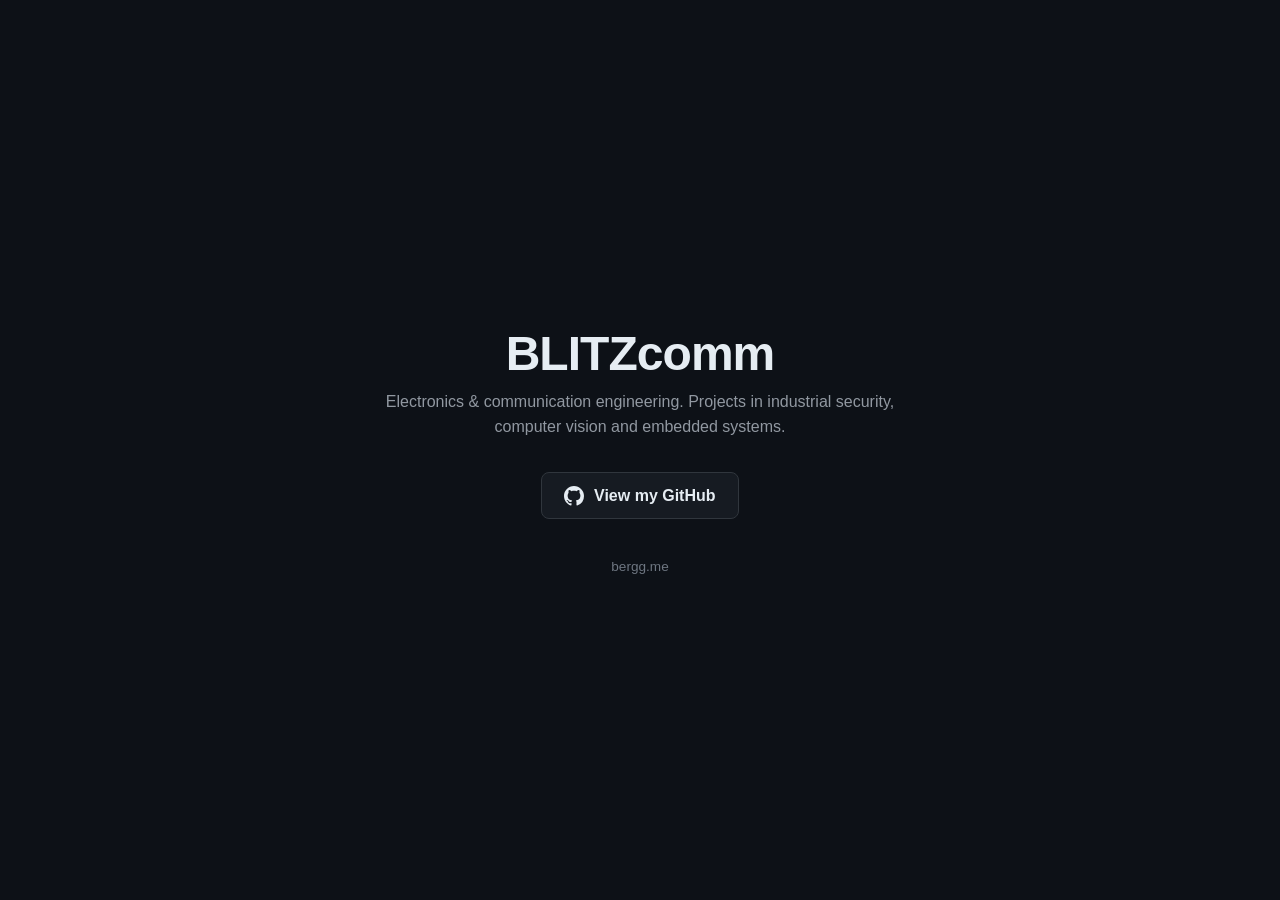
==== index.html @ 38fe708c "Add landing page with GitHub profile link Initial HTML structure for BLITZcomm project with styling " ====
<!DOCTYPE html>
<html lang="en">
<head>
<meta charset="utf-8">
<meta name="viewport" content="width=device-width, initial-scale=1">
<title>BLITZcomm</title>
<style>
:root { color-scheme: dark; }
* { box-sizing: border-box; }
body {
  margin: 0;
  min-height: 100vh;
  display: flex;
  align-items: center;
  justify-content: center;
  background: #0d1117;
  color: #e6edf3;
  font-family: ui-sans-serif, -apple-system, "Segoe UI", Roboto, Helvetica, Arial, sans-serif;
  padding: 24px;
}
main { text-align: center; max-width: 34rem; }
h1 { margin: 0 0 .5rem; font-size: clamp(2rem, 7vw, 3rem); letter-spacing: -0.02em; }
p { margin: 0 0 2rem; color: #9198a1; line-height: 1.6; }
a.btn {
  display: inline-flex;
  align-items: center;
  gap: .6rem;
  padding: .8rem 1.4rem;
  border: 1px solid #30363d;
  border-radius: 8px;
  background: #161b22;
  color: #e6edf3;
  text-decoration: none;
  font-weight: 600;
  transition: border-color .15s ease, background .15s ease;
}
a.btn:hover { border-color: #8b949e; background: #1f242c; }
a.btn svg { width: 20px; height: 20px; fill: currentColor; }
footer { margin-top: 2.5rem; font-size: .85rem; color: #6e7681; }
</style>
</head>
<body>
<main>
<h1>BLITZcomm</h1>
<p>Electronics &amp; communication engineering. Projects in industrial security, computer vision and embedded systems.</p>
<a class="btn" href="https://github.com/anshulec23-cloud">
<svg viewBox="0 0 16 16" aria-hidden="true"><path d="M8 0C3.58 0 0 3.58 0 8c0 3.54 2.29 6.53 5.47 7.59.4.07.55-.17.55-.38 0-.19-.01-.82-.01-1.49-2.01.37-2.53-.49-2.69-.94-.09-.23-.48-.94-.82-1.13-.28-.15-.68-.52-.01-.53.63-.01 1.08.58 1.23.82.72 1.21 1.87.87 2.33.66.07-.52.28-.87.51-1.07-1.78-.2-3.64-.89-3.64-3.95 0-.87.31-1.59.82-2.15-.08-.2-.36-1.02.08-2.12 0 0 .67-.21 2.2.82.64-.18 1.32-.27 2-.27s1.36.09 2 .27c1.53-1.04 2.2-.82 2.2-.82.44 1.1.16 1.92.08 2.12.51.56.82 1.27.82 2.15 0 3.07-1.87 3.75-3.65 3.95.29.25.54.73.54 1.48 0 1.07-.01 1.93-.01 2.2 0 .21.15.46.55.38A8.012 8.012 0 0 0 16 8c0-4.42-3.58-8-8-8Z"/></svg>
View my GitHub
</a>
<footer>bergg.me</footer>
</main>
</body>
</html>
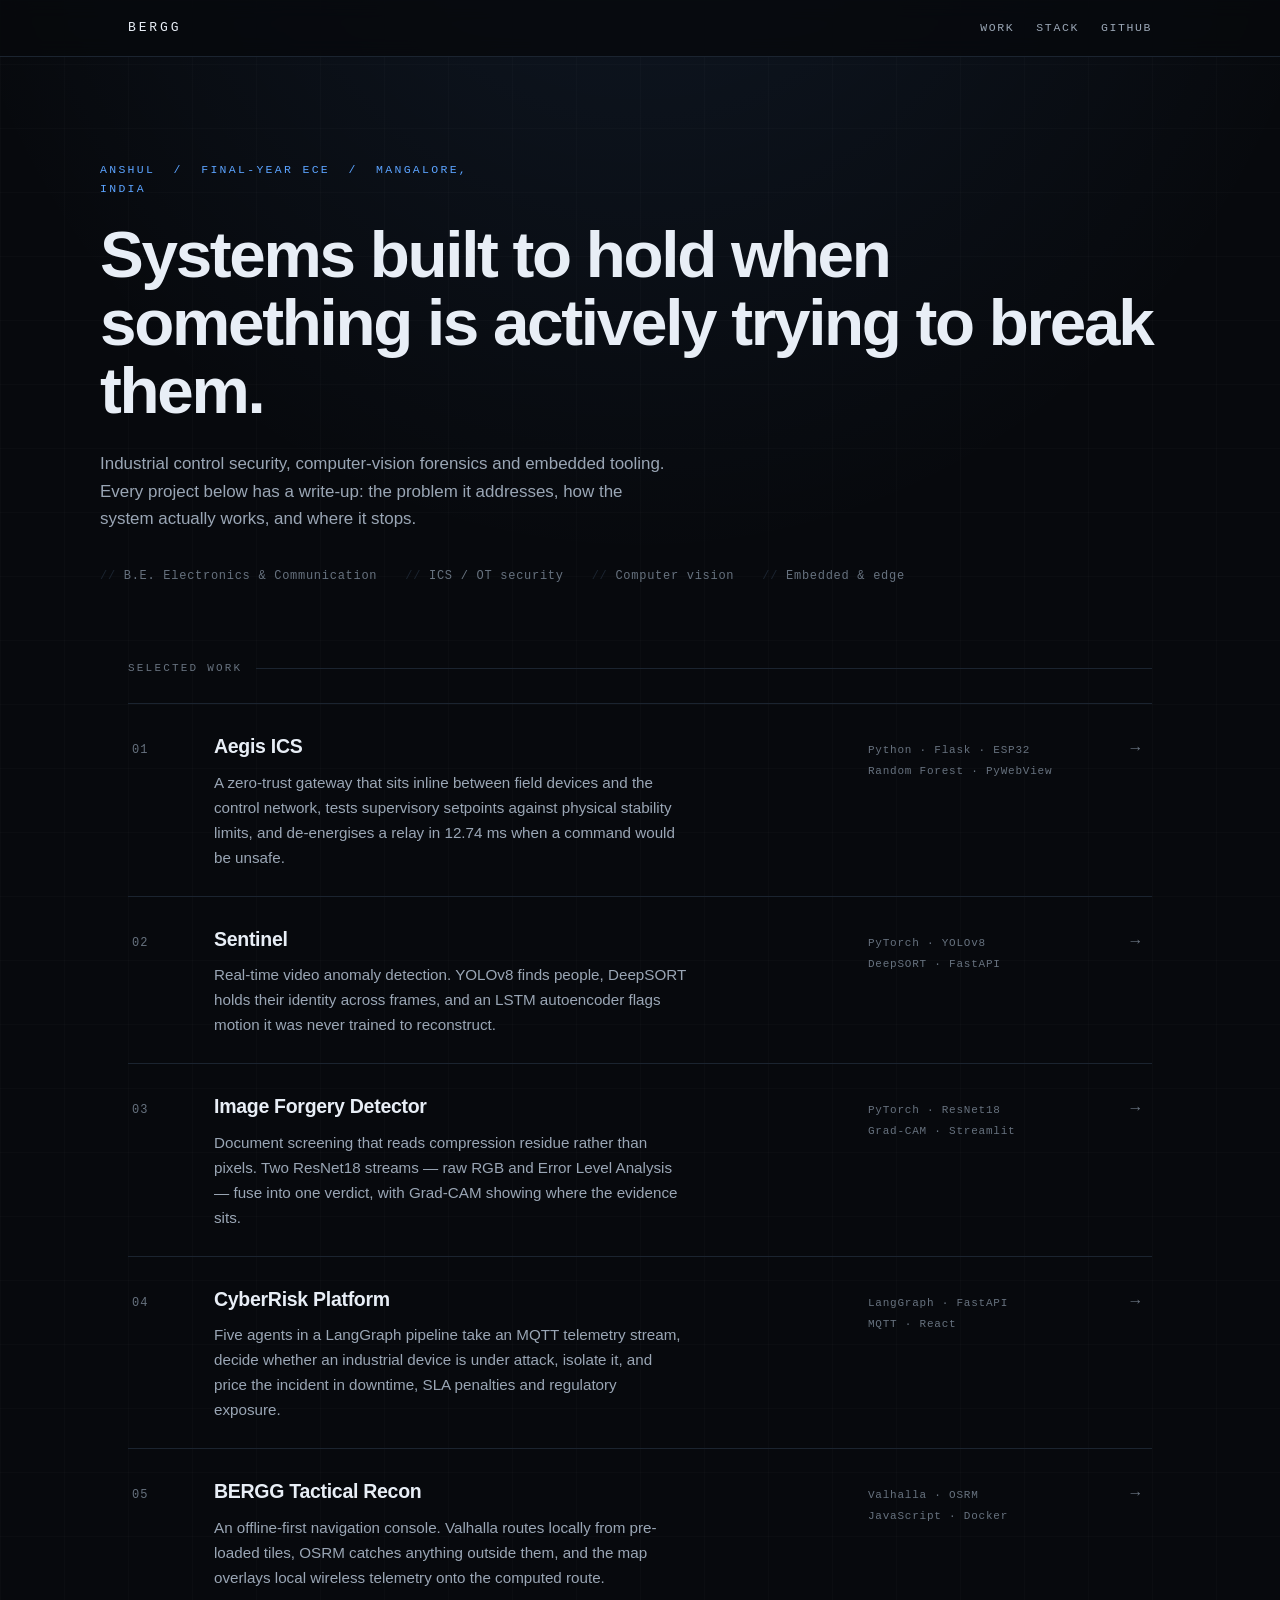
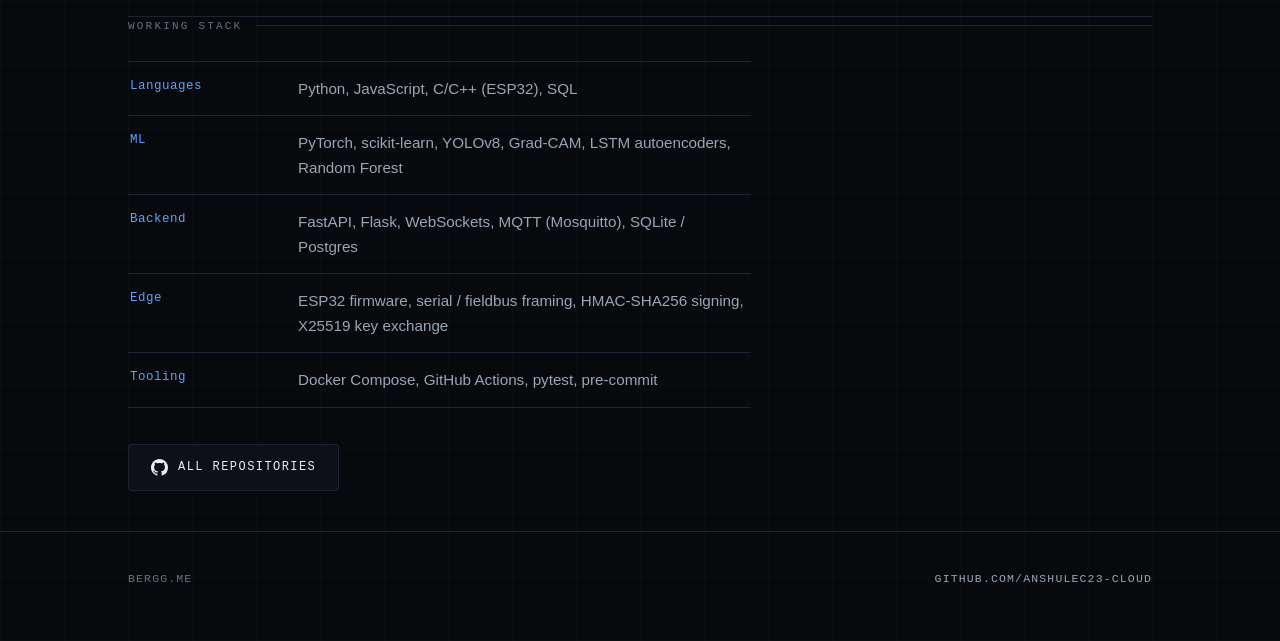
==== commit a43b59ae: "Revise index.html with new content and structure Updated the title, meta tags, and added a header se" ====
--- a/index.html
+++ b/index.html
@@ -3,51 +3,128 @@
 <head>
 <meta charset="utf-8">
 <meta name="viewport" content="width=device-width, initial-scale=1">
-<title>BLITZcomm</title>
-<style>
-:root { color-scheme: dark; }
-* { box-sizing: border-box; }
-body {
-  margin: 0;
-  min-height: 100vh;
-  display: flex;
-  align-items: center;
-  justify-content: center;
-  background: #0d1117;
-  color: #e6edf3;
-  font-family: ui-sans-serif, -apple-system, "Segoe UI", Roboto, Helvetica, Arial, sans-serif;
-  padding: 24px;
-}
-main { text-align: center; max-width: 34rem; }
-h1 { margin: 0 0 .5rem; font-size: clamp(2rem, 7vw, 3rem); letter-spacing: -0.02em; }
-p { margin: 0 0 2rem; color: #9198a1; line-height: 1.6; }
-a.btn {
-  display: inline-flex;
-  align-items: center;
-  gap: .6rem;
-  padding: .8rem 1.4rem;
-  border: 1px solid #30363d;
-  border-radius: 8px;
-  background: #161b22;
-  color: #e6edf3;
-  text-decoration: none;
-  font-weight: 600;
-  transition: border-color .15s ease, background .15s ease;
-}
-a.btn:hover { border-color: #8b949e; background: #1f242c; }
-a.btn svg { width: 20px; height: 20px; fill: currentColor; }
-footer { margin-top: 2.5rem; font-size: .85rem; color: #6e7681; }
-</style>
+<title>Anshul — BLITZcomm</title>
+<meta name="description" content="Write-ups from five systems: industrial control security, video anomaly detection, image forensics, cyber-risk quantification, and offline tactical routing.">
+<meta property="og:title" content="Anshul — BLITZcomm">
+<meta property="og:description" content="Industrial security, computer vision and embedded systems. Project write-ups and source.">
+<meta property="og:type" content="website">
+<meta property="og:url" content="https://bergg.me/">
+<link rel="stylesheet" href="assets/site.css">
 </head>
 <body>
+
+<header class="topbar">
+  <div class="wrap">
+    <a class="brand" href="/">BERGG</a>
+    <nav class="navlinks">
+      <a href="#work">Work</a>
+      <a href="#stack">Stack</a>
+      <a href="https://github.com/anshulec23-cloud">GitHub</a>
+    </nav>
+  </div>
+</header>
+
 <main>
-<h1>BLITZcomm</h1>
-<p>Electronics &amp; communication engineering. Projects in industrial security, computer vision and embedded systems.</p>
-<a class="btn" href="https://github.com/anshulec23-cloud">
-<svg viewBox="0 0 16 16" aria-hidden="true"><path d="M8 0C3.58 0 0 3.58 0 8c0 3.54 2.29 6.53 5.47 7.59.4.07.55-.17.55-.38 0-.19-.01-.82-.01-1.49-2.01.37-2.53-.49-2.69-.94-.09-.23-.48-.94-.82-1.13-.28-.15-.68-.52-.01-.53.63-.01 1.08.58 1.23.82.72 1.21 1.87.87 2.33.66.07-.52.28-.87.51-1.07-1.78-.2-3.64-.89-3.64-3.95 0-.87.31-1.59.82-2.15-.08-.2-.36-1.02.08-2.12 0 0 .67-.21 2.2.82.64-.18 1.32-.27 2-.27s1.36.09 2 .27c1.53-1.04 2.2-.82 2.2-.82.44 1.1.16 1.92.08 2.12.51.56.82 1.27.82 2.15 0 3.07-1.87 3.75-3.65 3.95.29.25.54.73.54 1.48 0 1.07-.01 1.93-.01 2.2 0 .21.15.46.55.38A8.012 8.012 0 0 0 16 8c0-4.42-3.58-8-8-8Z"/></svg>
-View my GitHub
-</a>
-<footer>bergg.me</footer>
+
+<div class="wrap hero">
+  <p class="eyebrow">Anshul &nbsp;/&nbsp; Final-year ECE &nbsp;/&nbsp; Mangalore, India</p>
+  <h1>Systems built to hold when something is actively trying to break them.</h1>
+  <p>Industrial control security, computer-vision forensics and embedded tooling. Every project below has a write-up: the problem it addresses, how the system actually works, and where it stops.</p>
+  <div class="meta">
+    <span>B.E. Electronics &amp; Communication</span>
+    <span>ICS / OT security</span>
+    <span>Computer vision</span>
+    <span>Embedded &amp; edge</span>
+  </div>
+</div>
+
+<section id="work" class="wrap">
+  <p class="label">Selected work</p>
+  <div class="idx">
+
+    <div class="idx-row">
+      <a class="cover" href="projects/aegis-ics.html" aria-label="Aegis ICS write-up"></a>
+      <div class="idx-num">01</div>
+      <div>
+        <h2 class="idx-title">Aegis ICS</h2>
+        <p class="idx-desc">A zero-trust gateway that sits inline between field devices and the control network, tests supervisory setpoints against physical stability limits, and de-energises a relay in 12.74&nbsp;ms when a command would be unsafe.</p>
+      </div>
+      <div class="idx-tags">Python · Flask · ESP32<br>Random Forest · PyWebView</div>
+      <div class="idx-arrow">&rarr;</div>
+    </div>
+
+    <div class="idx-row">
+      <a class="cover" href="projects/sentinel.html" aria-label="Sentinel write-up"></a>
+      <div class="idx-num">02</div>
+      <div>
+        <h2 class="idx-title">Sentinel</h2>
+        <p class="idx-desc">Real-time video anomaly detection. YOLOv8 finds people, DeepSORT holds their identity across frames, and an LSTM autoencoder flags motion it was never trained to reconstruct.</p>
+      </div>
+      <div class="idx-tags">PyTorch · YOLOv8<br>DeepSORT · FastAPI</div>
+      <div class="idx-arrow">&rarr;</div>
+    </div>
+
+    <div class="idx-row">
+      <a class="cover" href="projects/image-forgery-detection.html" aria-label="Image Forgery Detector write-up"></a>
+      <div class="idx-num">03</div>
+      <div>
+        <h2 class="idx-title">Image Forgery Detector</h2>
+        <p class="idx-desc">Document screening that reads compression residue rather than pixels. Two ResNet18 streams — raw RGB and Error Level Analysis — fuse into one verdict, with Grad-CAM showing where the evidence sits.</p>
+      </div>
+      <div class="idx-tags">PyTorch · ResNet18<br>Grad-CAM · Streamlit</div>
+      <div class="idx-arrow">&rarr;</div>
+    </div>
+
+    <div class="idx-row">
+      <a class="cover" href="projects/cyberrisk.html" aria-label="CyberRisk write-up"></a>
+      <div class="idx-num">04</div>
+      <div>
+        <h2 class="idx-title">CyberRisk Platform</h2>
+        <p class="idx-desc">Five agents in a LangGraph pipeline take an MQTT telemetry stream, decide whether an industrial device is under attack, isolate it, and price the incident in downtime, SLA penalties and regulatory exposure.</p>
+      </div>
+      <div class="idx-tags">LangGraph · FastAPI<br>MQTT · React</div>
+      <div class="idx-arrow">&rarr;</div>
+    </div>
+
+    <div class="idx-row">
+      <a class="cover" href="projects/tactical-recon.html" aria-label="BERGG Tactical Recon write-up"></a>
+      <div class="idx-num">05</div>
+      <div>
+        <h2 class="idx-title">BERGG Tactical Recon</h2>
+        <p class="idx-desc">An offline-first navigation console. Valhalla routes locally from pre-loaded tiles, OSRM catches anything outside them, and the map overlays local wireless telemetry onto the computed route.</p>
+      </div>
+      <div class="idx-tags">Valhalla · OSRM<br>JavaScript · Docker</div>
+      <div class="idx-arrow">&rarr;</div>
+    </div>
+
+  </div>
+</section>
+
+<section id="stack" class="wrap">
+  <p class="label">Working stack</p>
+  <ul class="facts">
+    <li><b>Languages</b><span>Python, JavaScript, C/C++ (ESP32), SQL</span></li>
+    <li><b>ML</b><span>PyTorch, scikit-learn, YOLOv8, Grad-CAM, LSTM autoencoders, Random Forest</span></li>
+    <li><b>Backend</b><span>FastAPI, Flask, WebSockets, MQTT (Mosquitto), SQLite / Postgres</span></li>
+    <li><b>Edge</b><span>ESP32 firmware, serial / fieldbus framing, HMAC-SHA256 signing, X25519 key exchange</span></li>
+    <li><b>Tooling</b><span>Docker Compose, GitHub Actions, pytest, pre-commit</span></li>
+  </ul>
+  <div class="btnrow">
+    <a class="btn" href="https://github.com/anshulec23-cloud">
+      <svg viewBox="0 0 16 16" aria-hidden="true"><path d="M8 0C3.58 0 0 3.58 0 8c0 3.54 2.29 6.53 5.47 7.59.4.07.55-.17.55-.38 0-.19-.01-.82-.01-1.49-2.01.37-2.53-.49-2.69-.94-.09-.23-.48-.94-.82-1.13-.28-.15-.68-.52-.01-.53.63-.01 1.08.58 1.23.82.72 1.21 1.87.87 2.33.66.07-.52.28-.87.51-1.07-1.78-.2-3.64-.89-3.64-3.95 0-.87.31-1.59.82-2.15-.08-.2-.36-1.02.08-2.12 0 0 .67-.21 2.2.82.64-.18 1.32-.27 2-.27s1.36.09 2 .27c1.53-1.04 2.2-.82 2.2-.82.44 1.1.16 1.92.08 2.12.51.56.82 1.27.82 2.15 0 3.07-1.87 3.75-3.65 3.95.29.25.54.73.54 1.48 0 1.07-.01 1.93-.01 2.2 0 .21.15.46.55.38A8.012 8.012 0 0 0 16 8c0-4.42-3.58-8-8-8Z"/></svg>
+      All repositories
+    </a>
+  </div>
+</section>
+
 </main>
+
+<footer class="site">
+  <div class="wrap">
+    <span>bergg.me</span>
+    <span><a href="https://github.com/anshulec23-cloud">github.com/anshulec23-cloud</a></span>
+  </div>
+</footer>
+
 </body>
 </html>
--- a/assets/site.css
+++ b/assets/site.css
@@ -0,0 +1,210 @@
+/* bergg.me — shared stylesheet */
+
+:root {
+  --bg: #07090d;
+  --bg-elev: #0d1117;
+  --panel: #10161f;
+  --line: #1b2430;
+  --line-soft: #141c26;
+  --fg: #e8eef6;
+  --fg-dim: #9aa6b5;
+  --fg-faint: #67727f;
+  --accent: #5ba3ff;
+  --signal: #e0b45c;
+  --mono: ui-monospace, SFMono-Regular, "SF Mono", Menlo, Consolas, "Liberation Mono", monospace;
+  --sans: ui-sans-serif, -apple-system, BlinkMacSystemFont, "Segoe UI", Roboto, Helvetica, Arial, sans-serif;
+  --maxw: 1080px;
+  color-scheme: dark;
+}
+
+* { box-sizing: border-box; }
+
+html { -webkit-text-size-adjust: 100%; scroll-behavior: smooth; }
+
+body {
+  margin: 0;
+  background: var(--bg);
+  background-image:
+    radial-gradient(ellipse 80% 50% at 50% -10%, rgba(91,163,255,.10), transparent 70%),
+    linear-gradient(rgba(255,255,255,.016) 1px, transparent 1px),
+    linear-gradient(90deg, rgba(255,255,255,.016) 1px, transparent 1px);
+  background-size: auto, 64px 64px, 64px 64px;
+  color: var(--fg);
+  font-family: var(--sans);
+  font-size: 16px;
+  line-height: 1.65;
+  -webkit-font-smoothing: antialiased;
+}
+
+a { color: var(--accent); text-decoration: none; }
+a:hover { text-decoration: underline; text-underline-offset: 3px; }
+:focus-visible { outline: 2px solid var(--accent); outline-offset: 3px; border-radius: 2px; }
+
+.wrap { width: 100%; max-width: var(--maxw); margin: 0 auto; padding: 0 28px; }
+
+/* ---------- top bar ---------- */
+.topbar {
+  position: sticky; top: 0; z-index: 50;
+  border-bottom: 1px solid var(--line);
+  background: rgba(7,9,13,.82);
+  backdrop-filter: blur(10px);
+}
+.topbar .wrap { display: flex; align-items: center; justify-content: space-between; height: 56px; }
+.brand { font-family: var(--mono); font-size: 13px; letter-spacing: .22em; color: var(--fg); text-transform: uppercase; }
+.brand:hover { text-decoration: none; color: var(--accent); }
+.navlinks { display: flex; gap: 22px; font-family: var(--mono); font-size: 11.5px; letter-spacing: .14em; text-transform: uppercase; }
+.navlinks a { color: var(--fg-dim); }
+.navlinks a:hover { color: var(--fg); text-decoration: none; }
+
+/* ---------- labels & rules ---------- */
+.label {
+  font-family: var(--mono); font-size: 11px; letter-spacing: .2em;
+  text-transform: uppercase; color: var(--fg-faint);
+  display: flex; align-items: center; gap: 14px; margin: 0 0 26px;
+}
+.label::after { content: ""; flex: 1; height: 1px; background: var(--line); }
+
+.rule { height: 1px; background: var(--line); border: 0; margin: 0; }
+
+/* ---------- hero ---------- */
+.hero { padding: 104px 0 72px; }
+.hero .eyebrow {
+  font-family: var(--mono); font-size: 11.5px; letter-spacing: .2em;
+  text-transform: uppercase; color: var(--accent); margin: 0 0 22px;
+}
+.hero h1 {
+  margin: 0 0 24px;
+  font-size: clamp(2.4rem, 6.2vw, 4.1rem);
+  line-height: 1.04;
+  letter-spacing: -0.035em;
+  font-weight: 650;
+}
+.hero p { margin: 0; max-width: 60ch; color: var(--fg-dim); font-size: 1.06rem; }
+.hero .meta {
+  margin-top: 34px; display: flex; flex-wrap: wrap; gap: 10px 28px;
+  font-family: var(--mono); font-size: 12px; color: var(--fg-faint);
+  letter-spacing: .06em;
+}
+.hero .meta span::before { content: "// "; color: var(--line); }
+
+/* ---------- project index ---------- */
+section { padding: 72px 0; }
+
+.idx { border-top: 1px solid var(--line); }
+.idx-row {
+  display: grid;
+  grid-template-columns: 58px minmax(0,1fr) 220px 28px;
+  gap: 24px;
+  align-items: baseline;
+  padding: 26px 12px 26px 4px;
+  border-bottom: 1px solid var(--line);
+  position: relative;
+  transition: background .16s ease, padding-left .16s ease;
+}
+.idx-row::before {
+  content: ""; position: absolute; left: 0; top: 0; bottom: -1px; width: 2px;
+  background: var(--accent); opacity: 0; transition: opacity .16s ease;
+}
+.idx-row:hover { background: rgba(91,163,255,.045); padding-left: 14px; }
+.idx-row:hover::before { opacity: 1; }
+.idx-row:hover .idx-title { color: var(--accent); }
+.idx-row:hover .idx-arrow { color: var(--accent); transform: translateX(3px); }
+.idx-row a.cover { position: absolute; inset: 0; }
+.idx-num { font-family: var(--mono); font-size: 12px; color: var(--fg-faint); letter-spacing: .08em; }
+.idx-title { margin: 0 0 7px; font-size: 1.22rem; font-weight: 600; letter-spacing: -0.015em; transition: color .16s ease; }
+.idx-desc { margin: 0; color: var(--fg-dim); font-size: .95rem; max-width: 56ch; }
+.idx-tags { font-family: var(--mono); font-size: 11px; color: var(--fg-faint); letter-spacing: .07em; line-height: 1.9; }
+.idx-arrow { font-family: var(--mono); color: var(--fg-faint); transition: color .16s ease, transform .16s ease; justify-self: end; }
+
+/* ---------- project page ---------- */
+.ph { padding: 84px 0 42px; }
+.ph .back { font-family: var(--mono); font-size: 11.5px; letter-spacing: .14em; text-transform: uppercase; color: var(--fg-dim); }
+.ph .back:hover { color: var(--accent); text-decoration: none; }
+.ph h1 {
+  margin: 28px 0 18px; font-size: clamp(2rem, 5vw, 3.1rem);
+  line-height: 1.08; letter-spacing: -0.03em; font-weight: 650;
+}
+.ph .lede { margin: 0; max-width: 62ch; color: var(--fg-dim); font-size: 1.08rem; }
+
+.spec {
+  display: grid; grid-template-columns: repeat(auto-fit, minmax(190px, 1fr));
+  border: 1px solid var(--line); border-radius: 3px; overflow: hidden;
+  margin: 44px 0 0; background: var(--bg-elev);
+}
+.spec div { padding: 18px 20px; border-right: 1px solid var(--line); }
+.spec div:last-child { border-right: 0; }
+.spec dt { font-family: var(--mono); font-size: 10.5px; letter-spacing: .18em; text-transform: uppercase; color: var(--fg-faint); margin: 0 0 8px; }
+.spec dd { margin: 0; font-size: .94rem; color: var(--fg); }
+
+article h2 {
+  margin: 0 0 20px; font-size: 1.05rem; font-weight: 600;
+  font-family: var(--mono); letter-spacing: .14em; text-transform: uppercase; color: var(--fg-faint);
+  display: flex; align-items: center; gap: 14px;
+}
+article h2::after { content: ""; flex: 1; height: 1px; background: var(--line); }
+article h3 { margin: 34px 0 10px; font-size: 1.08rem; font-weight: 600; letter-spacing: -0.01em; }
+article p { max-width: 70ch; color: var(--fg-dim); }
+article p strong { color: var(--fg); font-weight: 600; }
+article ul { max-width: 70ch; color: var(--fg-dim); padding-left: 20px; }
+article li { margin-bottom: 9px; }
+article li::marker { color: var(--fg-faint); }
+
+pre.diagram {
+  background: var(--panel); border: 1px solid var(--line); border-radius: 3px;
+  padding: 22px; overflow-x: auto; font-family: var(--mono);
+  font-size: 12px; line-height: 1.6; color: var(--fg-dim); margin: 26px 0;
+}
+code { font-family: var(--mono); font-size: .88em; background: var(--panel); border: 1px solid var(--line-soft); border-radius: 3px; padding: 1px 6px; color: var(--fg); }
+pre.diagram code { background: none; border: 0; padding: 0; }
+
+.facts { list-style: none; padding: 0; margin: 26px 0; border-top: 1px solid var(--line); max-width: 70ch; }
+.facts li {
+  display: grid; grid-template-columns: 148px 1fr; gap: 20px;
+  padding: 14px 2px; border-bottom: 1px solid var(--line); margin: 0;
+}
+.facts b { font-family: var(--mono); font-size: 12.5px; letter-spacing: .04em; color: var(--accent); font-weight: 500; }
+.facts span { color: var(--fg-dim); font-size: .95rem; }
+
+.callout {
+  border-left: 2px solid var(--signal); background: rgba(224,180,92,.05);
+  padding: 16px 20px; margin: 30px 0; max-width: 70ch; border-radius: 0 3px 3px 0;
+}
+.callout p { margin: 0; color: var(--fg-dim); font-size: .94rem; }
+.callout .k { font-family: var(--mono); font-size: 10.5px; letter-spacing: .18em; text-transform: uppercase; color: var(--signal); display: block; margin-bottom: 7px; }
+
+.btn {
+  display: inline-flex; align-items: center; gap: 10px;
+  font-family: var(--mono); font-size: 12px; letter-spacing: .12em; text-transform: uppercase;
+  padding: 13px 22px; border: 1px solid var(--line); border-radius: 3px;
+  background: var(--bg-elev); color: var(--fg);
+  transition: border-color .16s ease, background .16s ease, color .16s ease;
+}
+.btn:hover { border-color: var(--accent); color: var(--accent); background: rgba(91,163,255,.06); text-decoration: none; }
+.btn svg { width: 17px; height: 17px; fill: currentColor; }
+.btnrow { display: flex; flex-wrap: wrap; gap: 14px; margin-top: 36px; }
+
+/* ---------- footer ---------- */
+footer.site {
+  border-top: 1px solid var(--line); margin-top: 40px; padding: 38px 0 52px;
+  font-family: var(--mono); font-size: 11.5px; letter-spacing: .1em;
+  color: var(--fg-faint); text-transform: uppercase;
+}
+footer.site .wrap { display: flex; flex-wrap: wrap; gap: 14px; justify-content: space-between; }
+footer.site a { color: var(--fg-dim); }
+footer.site a:hover { color: var(--accent); text-decoration: none; }
+
+/* ---------- responsive ---------- */
+@media (max-width: 780px) {
+  .wrap { padding: 0 20px; }
+  .hero { padding: 68px 0 52px; }
+  section { padding: 54px 0; }
+  .idx-row { grid-template-columns: 38px 1fr; gap: 14px; padding: 22px 4px; }
+  .idx-tags, .idx-arrow { display: none; }
+  .spec div { border-right: 0; border-bottom: 1px solid var(--line); }
+  .facts li { grid-template-columns: 1fr; gap: 4px; }
+  .navlinks { gap: 16px; }
+}
+
+@media (prefers-reduced-motion: reduce) {
+  * { transition: none !important; scroll-behavior: auto !important; }
+}
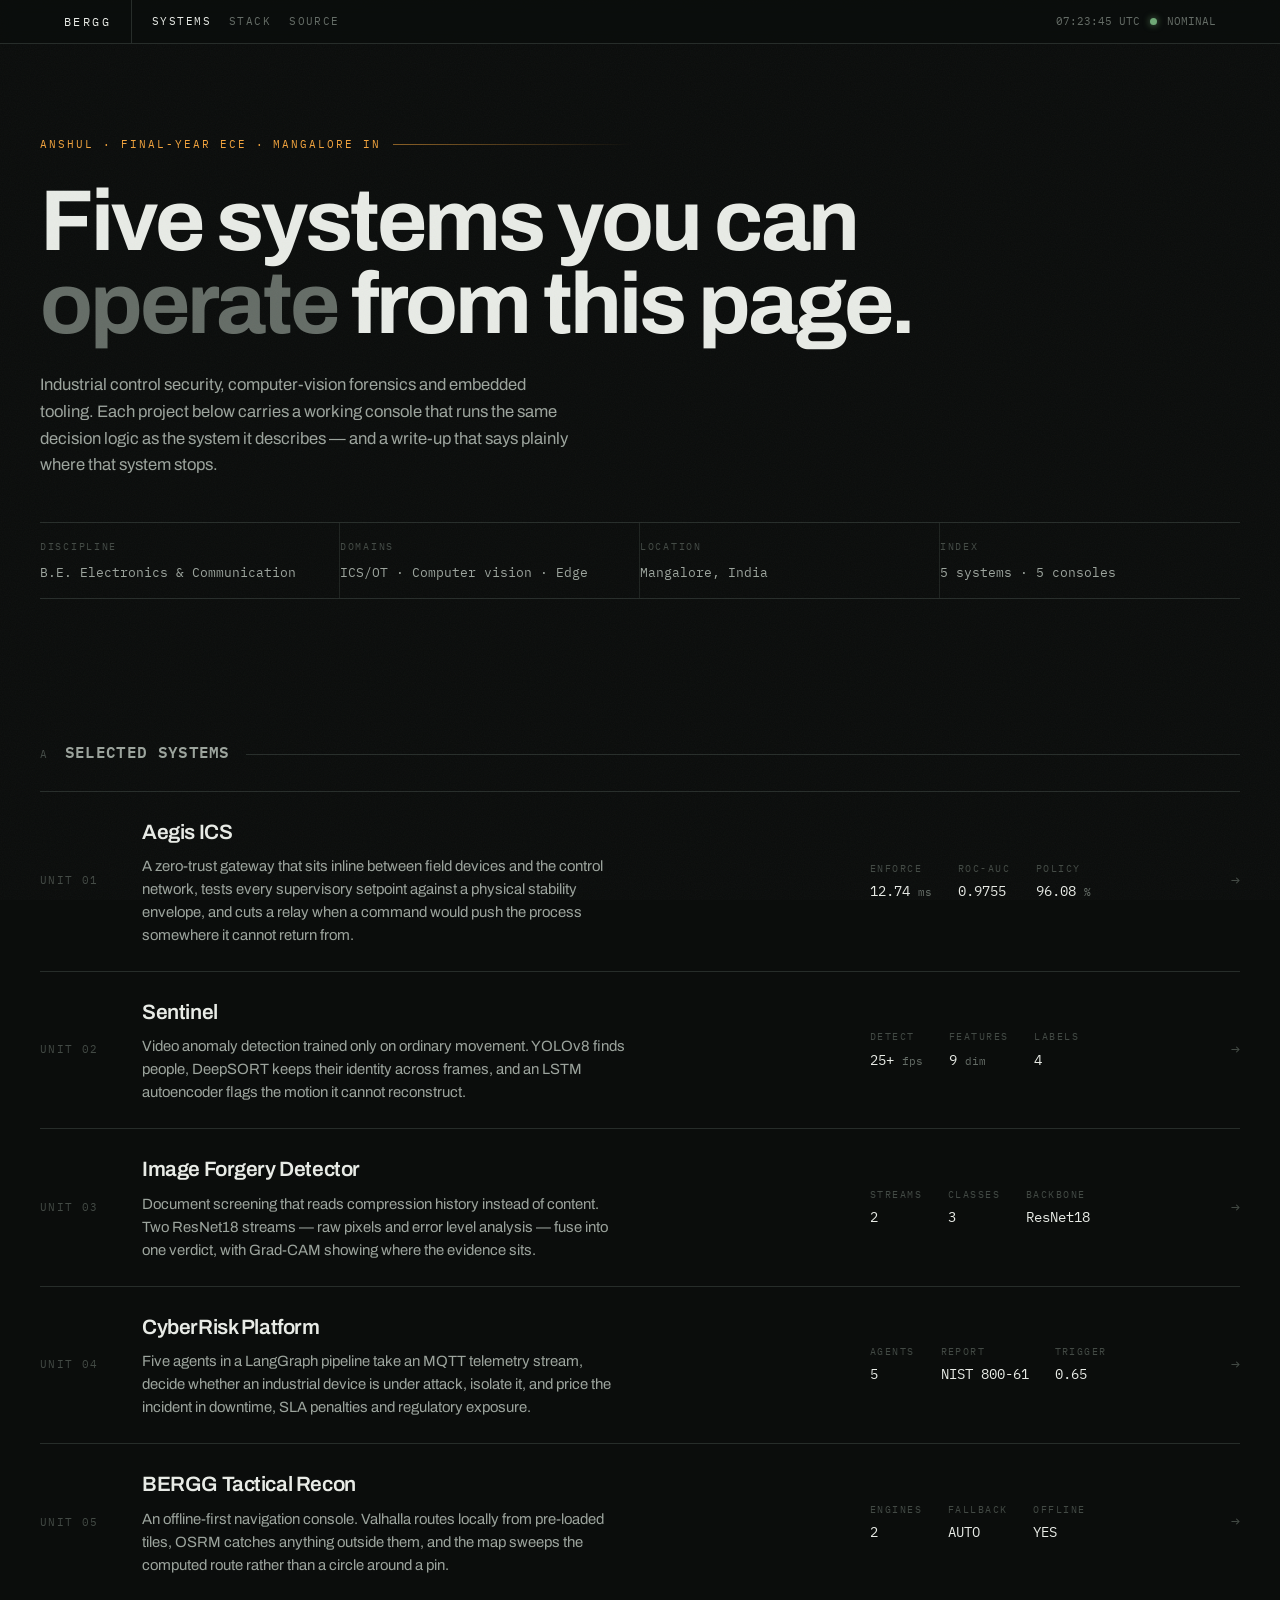
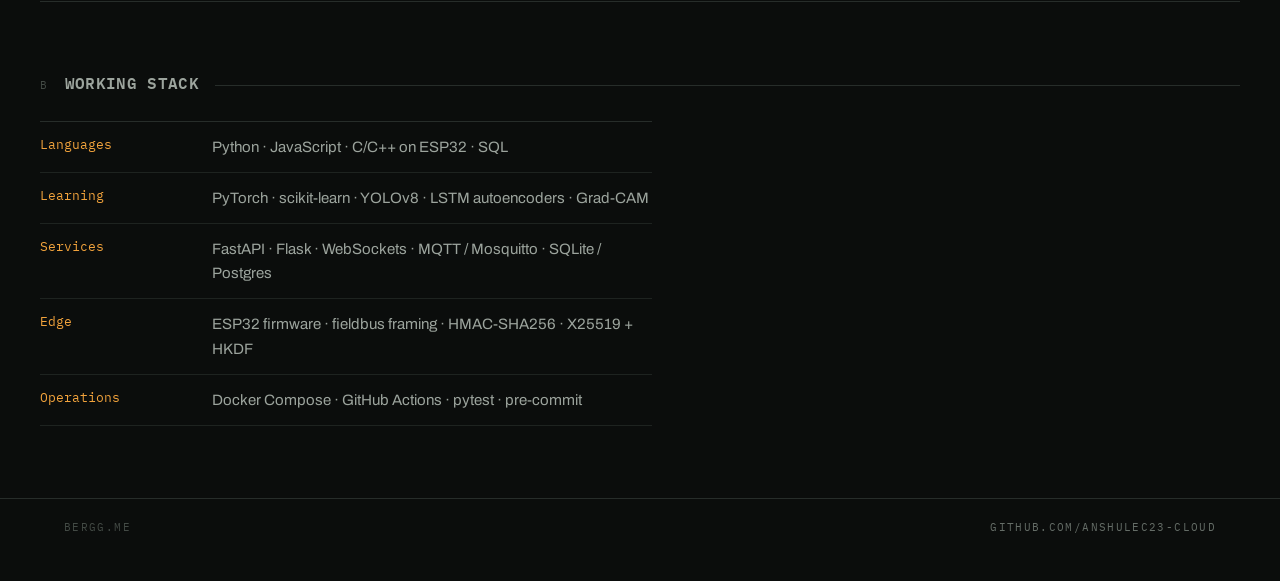
==== commit 0cd807da: "Update index.html with new content and structure" ====
--- a/index.html
+++ b/index.html
@@ -3,128 +3,162 @@
 <head>
 <meta charset="utf-8">
 <meta name="viewport" content="width=device-width, initial-scale=1">
-<title>Anshul — BLITZcomm</title>
-<meta name="description" content="Write-ups from five systems: industrial control security, video anomaly detection, image forensics, cyber-risk quantification, and offline tactical routing.">
-<meta property="og:title" content="Anshul — BLITZcomm">
-<meta property="og:description" content="Industrial security, computer vision and embedded systems. Project write-ups and source.">
+<title>Anshul — systems that hold under attack</title>
+<meta name="description" content="Industrial control security, computer-vision forensics and embedded systems. Five projects, each with a working console you can operate in the browser.">
+<meta name="theme-color" content="#0b0d0c">
+<meta property="og:title" content="Anshul — BERGG">
+<meta property="og:description" content="Five systems you can operate from the page: ICS enforcement, video anomaly detection, image forensics, cyber-risk quantification, offline routing.">
 <meta property="og:type" content="website">
 <meta property="og:url" content="https://bergg.me/">
-<link rel="stylesheet" href="assets/site.css">
+<link rel="preconnect" href="https://fonts.googleapis.com">
+<link rel="preconnect" href="https://fonts.gstatic.com" crossorigin>
+<link href="https://fonts.googleapis.com/css2?family=Archivo:wght@400;500;600;700&family=IBM+Plex+Mono:wght@400;500&display=swap" rel="stylesheet">
+<link rel="stylesheet" href="/assets/site.css">
+<link rel="icon" href="data:image/svg+xml,%3Csvg xmlns='http://www.w3.org/2000/svg' viewBox='0 0 32 32'%3E%3Crect width='32' height='32' fill='%230b0d0c'/%3E%3Crect x='7' y='7' width='18' height='18' fill='none' stroke='%23f2a33c' stroke-width='2'/%3E%3C/svg%3E">
 </head>
 <body>
 
-<header class="topbar">
+<header class="rail">
   <div class="wrap">
-    <a class="brand" href="/">BERGG</a>
-    <nav class="navlinks">
-      <a href="#work">Work</a>
+    <a class="rail-brand" href="/">BERGG</a>
+    <nav class="rail-nav">
+      <a href="#systems" aria-current="true">Systems</a>
       <a href="#stack">Stack</a>
-      <a href="https://github.com/anshulec23-cloud">GitHub</a>
+      <a href="https://github.com/anshulec23-cloud">Source</a>
     </nav>
+    <div class="rail-status">
+      <span class="utc num" data-utc>--:--:--</span>
+      <span class="lamp on" aria-hidden="true"></span>
+      <span>NOMINAL</span>
+    </div>
   </div>
 </header>
 
 <main>
 
-<div class="wrap hero">
-  <p class="eyebrow">Anshul &nbsp;/&nbsp; Final-year ECE &nbsp;/&nbsp; Mangalore, India</p>
-  <h1>Systems built to hold when something is actively trying to break them.</h1>
-  <p>Industrial control security, computer-vision forensics and embedded tooling. Every project below has a write-up: the problem it addresses, how the system actually works, and where it stops.</p>
-  <div class="meta">
-    <span>B.E. Electronics &amp; Communication</span>
-    <span>ICS / OT security</span>
-    <span>Computer vision</span>
-    <span>Embedded &amp; edge</span>
+<section class="wrap plate">
+  <p class="plate-id">Anshul · Final-year ECE · Mangalore IN</p>
+  <h1>Five systems you can <em>operate</em> from this page.</h1>
+  <p class="plate-sub">Industrial control security, computer-vision forensics and embedded tooling. Each project below carries a working console that runs the same decision logic as the system it describes — and a write-up that says plainly where that system stops.</p>
+
+  <dl class="strip">
+    <div><dt>Discipline</dt><dd>B.E. Electronics &amp; Communication</dd></div>
+    <div><dt>Domains</dt><dd>ICS/OT · Computer vision · Edge</dd></div>
+    <div><dt>Location</dt><dd>Mangalore, India</dd></div>
+    <div><dt>Index</dt><dd>5 systems · 5 consoles</dd></div>
+  </dl>
+</section>
+
+<section class="wrap sec" id="systems">
+  <div class="sec-head">
+    <span class="tag">A</span>
+    <h2>Selected systems</h2>
   </div>
-</div>
 
-<section id="work" class="wrap">
-  <p class="label">Selected work</p>
-  <div class="idx">
+  <div class="rack">
 
-    <div class="idx-row">
-      <a class="cover" href="projects/aegis-ics.html" aria-label="Aegis ICS write-up"></a>
-      <div class="idx-num">01</div>
+    <div class="unit">
+      <a class="unit-link" href="/projects/aegis-ics.html" aria-label="Open Aegis ICS"></a>
+      <div class="unit-no">UNIT 01</div>
       <div>
-        <h2 class="idx-title">Aegis ICS</h2>
-        <p class="idx-desc">A zero-trust gateway that sits inline between field devices and the control network, tests supervisory setpoints against physical stability limits, and de-energises a relay in 12.74&nbsp;ms when a command would be unsafe.</p>
+        <h3>Aegis ICS</h3>
+        <p>A zero-trust gateway that sits inline between field devices and the control network, tests every supervisory setpoint against a physical stability envelope, and cuts a relay when a command would push the process somewhere it cannot return from.</p>
       </div>
-      <div class="idx-tags">Python · Flask · ESP32<br>Random Forest · PyWebView</div>
-      <div class="idx-arrow">&rarr;</div>
+      <dl class="unit-read">
+        <div><dt>Enforce</dt><dd>12.74 <span>ms</span></dd></div>
+        <div><dt>ROC-AUC</dt><dd>0.9755</dd></div>
+        <div><dt>Policy</dt><dd>96.08 <span>%</span></dd></div>
+      </dl>
+      <div class="unit-go" aria-hidden="true">→</div>
     </div>
 
-    <div class="idx-row">
-      <a class="cover" href="projects/sentinel.html" aria-label="Sentinel write-up"></a>
-      <div class="idx-num">02</div>
+    <div class="unit">
+      <a class="unit-link" href="/projects/sentinel.html" aria-label="Open Sentinel"></a>
+      <div class="unit-no">UNIT 02</div>
       <div>
-        <h2 class="idx-title">Sentinel</h2>
-        <p class="idx-desc">Real-time video anomaly detection. YOLOv8 finds people, DeepSORT holds their identity across frames, and an LSTM autoencoder flags motion it was never trained to reconstruct.</p>
+        <h3>Sentinel</h3>
+        <p>Video anomaly detection trained only on ordinary movement. YOLOv8 finds people, DeepSORT keeps their identity across frames, and an LSTM autoencoder flags the motion it cannot reconstruct.</p>
       </div>
-      <div class="idx-tags">PyTorch · YOLOv8<br>DeepSORT · FastAPI</div>
-      <div class="idx-arrow">&rarr;</div>
+      <dl class="unit-read">
+        <div><dt>Detect</dt><dd>25+ <span>fps</span></dd></div>
+        <div><dt>Features</dt><dd>9 <span>dim</span></dd></div>
+        <div><dt>Labels</dt><dd>4</dd></div>
+      </dl>
+      <div class="unit-go" aria-hidden="true">→</div>
     </div>
 
-    <div class="idx-row">
-      <a class="cover" href="projects/image-forgery-detection.html" aria-label="Image Forgery Detector write-up"></a>
-      <div class="idx-num">03</div>
+    <div class="unit">
+      <a class="unit-link" href="/projects/image-forgery-detection.html" aria-label="Open Image Forgery Detector"></a>
+      <div class="unit-no">UNIT 03</div>
       <div>
-        <h2 class="idx-title">Image Forgery Detector</h2>
-        <p class="idx-desc">Document screening that reads compression residue rather than pixels. Two ResNet18 streams — raw RGB and Error Level Analysis — fuse into one verdict, with Grad-CAM showing where the evidence sits.</p>
+        <h3>Image Forgery Detector</h3>
+        <p>Document screening that reads compression history instead of content. Two ResNet18 streams — raw pixels and error level analysis — fuse into one verdict, with Grad-CAM showing where the evidence sits.</p>
       </div>
-      <div class="idx-tags">PyTorch · ResNet18<br>Grad-CAM · Streamlit</div>
-      <div class="idx-arrow">&rarr;</div>
+      <dl class="unit-read">
+        <div><dt>Streams</dt><dd>2</dd></div>
+        <div><dt>Classes</dt><dd>3</dd></div>
+        <div><dt>Backbone</dt><dd>ResNet18</dd></div>
+      </dl>
+      <div class="unit-go" aria-hidden="true">→</div>
     </div>
 
-    <div class="idx-row">
-      <a class="cover" href="projects/cyberrisk.html" aria-label="CyberRisk write-up"></a>
-      <div class="idx-num">04</div>
+    <div class="unit">
+      <a class="unit-link" href="/projects/cyberrisk.html" aria-label="Open CyberRisk Platform"></a>
+      <div class="unit-no">UNIT 04</div>
       <div>
-        <h2 class="idx-title">CyberRisk Platform</h2>
-        <p class="idx-desc">Five agents in a LangGraph pipeline take an MQTT telemetry stream, decide whether an industrial device is under attack, isolate it, and price the incident in downtime, SLA penalties and regulatory exposure.</p>
+        <h3>CyberRisk Platform</h3>
+        <p>Five agents in a LangGraph pipeline take an MQTT telemetry stream, decide whether an industrial device is under attack, isolate it, and price the incident in downtime, SLA penalties and regulatory exposure.</p>
       </div>
-      <div class="idx-tags">LangGraph · FastAPI<br>MQTT · React</div>
-      <div class="idx-arrow">&rarr;</div>
+      <dl class="unit-read">
+        <div><dt>Agents</dt><dd>5</dd></div>
+        <div><dt>Report</dt><dd>NIST 800-61</dd></div>
+        <div><dt>Trigger</dt><dd>0.65</dd></div>
+      </dl>
+      <div class="unit-go" aria-hidden="true">→</div>
     </div>
 
-    <div class="idx-row">
-      <a class="cover" href="projects/tactical-recon.html" aria-label="BERGG Tactical Recon write-up"></a>
-      <div class="idx-num">05</div>
+    <div class="unit">
+      <a class="unit-link" href="/projects/tactical-recon.html" aria-label="Open BERGG Tactical Recon"></a>
+      <div class="unit-no">UNIT 05</div>
       <div>
-        <h2 class="idx-title">BERGG Tactical Recon</h2>
-        <p class="idx-desc">An offline-first navigation console. Valhalla routes locally from pre-loaded tiles, OSRM catches anything outside them, and the map overlays local wireless telemetry onto the computed route.</p>
+        <h3>BERGG Tactical Recon</h3>
+        <p>An offline-first navigation console. Valhalla routes locally from pre-loaded tiles, OSRM catches anything outside them, and the map sweeps the computed route rather than a circle around a pin.</p>
       </div>
-      <div class="idx-tags">Valhalla · OSRM<br>JavaScript · Docker</div>
-      <div class="idx-arrow">&rarr;</div>
+      <dl class="unit-read">
+        <div><dt>Engines</dt><dd>2</dd></div>
+        <div><dt>Fallback</dt><dd>AUTO</dd></div>
+        <div><dt>Offline</dt><dd>YES</dd></div>
+      </dl>
+      <div class="unit-go" aria-hidden="true">→</div>
     </div>
 
   </div>
 </section>
 
-<section id="stack" class="wrap">
-  <p class="label">Working stack</p>
-  <ul class="facts">
-    <li><b>Languages</b><span>Python, JavaScript, C/C++ (ESP32), SQL</span></li>
-    <li><b>ML</b><span>PyTorch, scikit-learn, YOLOv8, Grad-CAM, LSTM autoencoders, Random Forest</span></li>
-    <li><b>Backend</b><span>FastAPI, Flask, WebSockets, MQTT (Mosquitto), SQLite / Postgres</span></li>
-    <li><b>Edge</b><span>ESP32 firmware, serial / fieldbus framing, HMAC-SHA256 signing, X25519 key exchange</span></li>
-    <li><b>Tooling</b><span>Docker Compose, GitHub Actions, pytest, pre-commit</span></li>
-  </ul>
-  <div class="btnrow">
-    <a class="btn" href="https://github.com/anshulec23-cloud">
-      <svg viewBox="0 0 16 16" aria-hidden="true"><path d="M8 0C3.58 0 0 3.58 0 8c0 3.54 2.29 6.53 5.47 7.59.4.07.55-.17.55-.38 0-.19-.01-.82-.01-1.49-2.01.37-2.53-.49-2.69-.94-.09-.23-.48-.94-.82-1.13-.28-.15-.68-.52-.01-.53.63-.01 1.08.58 1.23.82.72 1.21 1.87.87 2.33.66.07-.52.28-.87.51-1.07-1.78-.2-3.64-.89-3.64-3.95 0-.87.31-1.59.82-2.15-.08-.2-.36-1.02.08-2.12 0 0 .67-.21 2.2.82.64-.18 1.32-.27 2-.27s1.36.09 2 .27c1.53-1.04 2.2-.82 2.2-.82.44 1.1.16 1.92.08 2.12.51.56.82 1.27.82 2.15 0 3.07-1.87 3.75-3.65 3.95.29.25.54.73.54 1.48 0 1.07-.01 1.93-.01 2.2 0 .21.15.46.55.38A8.012 8.012 0 0 0 16 8c0-4.42-3.58-8-8-8Z"/></svg>
-      All repositories
-    </a>
+<section class="wrap sec" id="stack">
+  <div class="sec-head">
+    <span class="tag">B</span>
+    <h2>Working stack</h2>
   </div>
+  <dl class="meas">
+    <div><dt>Languages</dt><dd>Python · JavaScript · C/C++ on ESP32 · SQL</dd></div>
+    <div><dt>Learning</dt><dd>PyTorch · scikit-learn · YOLOv8 · LSTM autoencoders · Grad-CAM</dd></div>
+    <div><dt>Services</dt><dd>FastAPI · Flask · WebSockets · MQTT / Mosquitto · SQLite / Postgres</dd></div>
+    <div><dt>Edge</dt><dd>ESP32 firmware · fieldbus framing · HMAC-SHA256 · X25519 + HKDF</dd></div>
+    <div><dt>Operations</dt><dd>Docker Compose · GitHub Actions · pytest · pre-commit</dd></div>
+  </dl>
 </section>
 
 </main>
 
-<footer class="site">
+<footer class="foot">
   <div class="wrap">
     <span>bergg.me</span>
-    <span><a href="https://github.com/anshulec23-cloud">github.com/anshulec23-cloud</a></span>
+    <span class="spacer"></span>
+    <a href="https://github.com/anshulec23-cloud">github.com/anshulec23-cloud</a>
   </div>
 </footer>
 
+<script src="/assets/console.js" defer></script>
 </body>
 </html>
--- a/assets/site.css
+++ b/assets/site.css
@@ -1,210 +1,839 @@
-/* bergg.me — shared stylesheet */
+/* ============================================================
+   bergg.me — instrument deck
+   Archivo (plate / headline) + IBM Plex Mono (data / chrome)
+   ============================================================ */
 
 :root {
-  --bg: #07090d;
-  --bg-elev: #0d1117;
-  --panel: #10161f;
-  --line: #1b2430;
-  --line-soft: #141c26;
-  --fg: #e8eef6;
-  --fg-dim: #9aa6b5;
-  --fg-faint: #67727f;
-  --accent: #5ba3ff;
-  --signal: #e0b45c;
-  --mono: ui-monospace, SFMono-Regular, "SF Mono", Menlo, Consolas, "Liberation Mono", monospace;
-  --sans: ui-sans-serif, -apple-system, BlinkMacSystemFont, "Segoe UI", Roboto, Helvetica, Arial, sans-serif;
-  --maxw: 1080px;
+  /* surfaces — warm-neutral dark, not blue-black */
+  --paper:    #0b0d0c;
+  --panel:    #111413;
+  --panel-2:  #161a18;
+  --panel-3:  #1b201d;
+  --rule:     #272d2a;
+  --rule-2:   #1e2320;
+
+  /* ink */
+  --ink:      #e8ebe6;
+  --ink-2:    #9ca49d;
+  --ink-3:    #656d67;
+  --ink-4:    #434a45;
+
+  /* signal — earned, never decorative */
+  --amber:    #f2a33c;
+  --amber-dim:#8a5f24;
+  --fault:    #e05242;
+  --nominal:  #6fa876;
+
+  --mono: "IBM Plex Mono", ui-monospace, SFMono-Regular, Menlo, monospace;
+  --sans: "Archivo", ui-sans-serif, -apple-system, "Segoe UI", Roboto, sans-serif;
+
+  --rail-h: 44px;
+  --maxw: 1200px;
+
   color-scheme: dark;
 }
 
-* { box-sizing: border-box; }
-
-html { -webkit-text-size-adjust: 100%; scroll-behavior: smooth; }
+*, *::before, *::after { box-sizing: border-box; }
+
+html { -webkit-text-size-adjust: 100%; }
 
 body {
   margin: 0;
-  background: var(--bg);
-  background-image:
-    radial-gradient(ellipse 80% 50% at 50% -10%, rgba(91,163,255,.10), transparent 70%),
-    linear-gradient(rgba(255,255,255,.016) 1px, transparent 1px),
-    linear-gradient(90deg, rgba(255,255,255,.016) 1px, transparent 1px);
-  background-size: auto, 64px 64px, 64px 64px;
-  color: var(--fg);
+  background: var(--paper);
+  color: var(--ink);
   font-family: var(--sans);
   font-size: 16px;
-  line-height: 1.65;
+  line-height: 1.6;
+  font-synthesis-weight: none;
   -webkit-font-smoothing: antialiased;
 }
 
-a { color: var(--accent); text-decoration: none; }
-a:hover { text-decoration: underline; text-underline-offset: 3px; }
-:focus-visible { outline: 2px solid var(--accent); outline-offset: 3px; border-radius: 2px; }
-
-.wrap { width: 100%; max-width: var(--maxw); margin: 0 auto; padding: 0 28px; }
-
-/* ---------- top bar ---------- */
-.topbar {
-  position: sticky; top: 0; z-index: 50;
-  border-bottom: 1px solid var(--line);
-  background: rgba(7,9,13,.82);
-  backdrop-filter: blur(10px);
-}
-.topbar .wrap { display: flex; align-items: center; justify-content: space-between; height: 56px; }
-.brand { font-family: var(--mono); font-size: 13px; letter-spacing: .22em; color: var(--fg); text-transform: uppercase; }
-.brand:hover { text-decoration: none; color: var(--accent); }
-.navlinks { display: flex; gap: 22px; font-family: var(--mono); font-size: 11.5px; letter-spacing: .14em; text-transform: uppercase; }
-.navlinks a { color: var(--fg-dim); }
-.navlinks a:hover { color: var(--fg); text-decoration: none; }
-
-/* ---------- labels & rules ---------- */
-.label {
-  font-family: var(--mono); font-size: 11px; letter-spacing: .2em;
-  text-transform: uppercase; color: var(--fg-faint);
-  display: flex; align-items: center; gap: 14px; margin: 0 0 26px;
-}
-.label::after { content: ""; flex: 1; height: 1px; background: var(--line); }
-
-.rule { height: 1px; background: var(--line); border: 0; margin: 0; }
-
-/* ---------- hero ---------- */
-.hero { padding: 104px 0 72px; }
-.hero .eyebrow {
-  font-family: var(--mono); font-size: 11.5px; letter-spacing: .2em;
-  text-transform: uppercase; color: var(--accent); margin: 0 0 22px;
-}
-.hero h1 {
-  margin: 0 0 24px;
-  font-size: clamp(2.4rem, 6.2vw, 4.1rem);
-  line-height: 1.04;
-  letter-spacing: -0.035em;
-  font-weight: 650;
-}
-.hero p { margin: 0; max-width: 60ch; color: var(--fg-dim); font-size: 1.06rem; }
-.hero .meta {
-  margin-top: 34px; display: flex; flex-wrap: wrap; gap: 10px 28px;
-  font-family: var(--mono); font-size: 12px; color: var(--fg-faint);
+/* fine machined grain — materiality, not decoration */
+body::before {
+  content: "";
+  position: fixed;
+  inset: 0;
+  pointer-events: none;
+  z-index: 1;
+  opacity: .035;
+  background-image: url("data:image/svg+xml,%3Csvg xmlns='http://www.w3.org/2000/svg' width='160' height='160'%3E%3Cfilter id='n'%3E%3CfeTurbulence type='fractalNoise' baseFrequency='.85' numOctaves='3'/%3E%3C/filter%3E%3Crect width='160' height='160' filter='url(%23n)'/%3E%3C/svg%3E");
+}
+
+a { color: inherit; text-decoration: none; }
+
+::selection { background: var(--amber); color: #0b0d0c; }
+
+:focus-visible {
+  outline: 2px solid var(--amber);
+  outline-offset: 2px;
+}
+
+.wrap {
+  width: 100%;
+  max-width: var(--maxw);
+  margin-inline: auto;
+  padding-inline: 24px;
+}
+
+/* ---------- typographic primitives ---------- */
+
+.mono {
+  font-family: var(--mono);
+  font-variant-numeric: tabular-nums;
+}
+
+.tag {
+  font-family: var(--mono);
+  font-size: 10.5px;
+  letter-spacing: .16em;
+  text-transform: uppercase;
+  color: var(--ink-3);
+  font-variant-numeric: tabular-nums;
+}
+
+.num {
+  font-family: var(--mono);
+  font-variant-numeric: tabular-nums;
+  font-feature-settings: "zero" 1;
+}
+
+/* ---------- top rail ---------- */
+
+.rail {
+  position: sticky;
+  top: 0;
+  z-index: 40;
+  height: var(--rail-h);
+  border-bottom: 1px solid var(--rule);
+  background: rgba(11,13,12,.86);
+  backdrop-filter: blur(8px) saturate(140%);
+}
+
+.rail .wrap {
+  height: 100%;
+  display: flex;
+  align-items: center;
+  gap: 20px;
+}
+
+.rail-brand {
+  font-family: var(--mono);
+  font-size: 12px;
+  letter-spacing: .2em;
+  text-transform: uppercase;
+  color: var(--ink);
+  padding-right: 20px;
+  border-right: 1px solid var(--rule);
+  height: 100%;
+  display: flex;
+  align-items: center;
+}
+.rail-brand:hover { color: var(--amber); }
+
+.rail-nav {
+  display: flex;
+  gap: 18px;
+  margin-right: auto;
+}
+.rail-nav a {
+  font-family: var(--mono);
+  font-size: 11px;
+  letter-spacing: .13em;
+  text-transform: uppercase;
+  color: var(--ink-3);
+  transition: color .12s linear;
+}
+.rail-nav a:hover, .rail-nav a[aria-current] { color: var(--ink); }
+
+.rail-status {
+  display: flex;
+  align-items: center;
+  gap: 10px;
+  font-family: var(--mono);
+  font-size: 11px;
+  color: var(--ink-3);
+  font-variant-numeric: tabular-nums;
+}
+
+.lamp {
+  width: 7px; height: 7px;
+  border-radius: 50%;
+  background: var(--ink-4);
+  box-shadow: none;
+  flex: none;
+  transition: background .08s linear, box-shadow .08s linear;
+}
+.lamp.on     { background: var(--nominal); box-shadow: 0 0 7px rgba(111,168,118,.75); }
+.lamp.warn   { background: var(--amber);   box-shadow: 0 0 7px rgba(242,163,60,.75); }
+.lamp.fault  { background: var(--fault);   box-shadow: 0 0 8px rgba(224,82,66,.85); }
+
+/* ---------- nameplate ---------- */
+
+.plate {
+  padding: 92px 0 56px;
+  position: relative;
+}
+
+.plate-id {
+  font-family: var(--mono);
+  font-size: 11px;
+  letter-spacing: .18em;
+  text-transform: uppercase;
+  color: var(--amber);
+  margin: 0 0 26px;
+  display: flex;
+  align-items: center;
+  gap: 12px;
+}
+.plate-id::after {
+  content: "";
+  height: 1px;
+  flex: 1;
+  background: linear-gradient(90deg, var(--amber-dim), transparent);
+  max-width: 240px;
+}
+
+.plate h1 {
+  margin: 0;
+  font-family: var(--sans);
+  font-weight: 700;
+  font-size: clamp(2.6rem, 7.2vw, 5.4rem);
+  line-height: .96;
+  letter-spacing: -.035em;
+  text-wrap: balance;
+}
+.plate h1 em {
+  font-style: normal;
+  color: var(--ink-3);
+}
+
+.plate-sub {
+  margin: 26px 0 0;
+  max-width: 54ch;
+  color: var(--ink-2);
+  font-size: 1.04rem;
+}
+
+/* spec strip — the engraved label under the plate */
+.strip {
+  margin-top: 44px;
+  border-top: 1px solid var(--rule);
+  border-bottom: 1px solid var(--rule);
+  display: grid;
+  grid-template-columns: repeat(4, 1fr);
+}
+.strip > div {
+  padding: 16px 20px 16px 0;
+  border-right: 1px solid var(--rule-2);
+}
+.strip > div:last-child { border-right: 0; }
+.strip dt {
+  font-family: var(--mono);
+  font-size: 10px;
+  letter-spacing: .17em;
+  text-transform: uppercase;
+  color: var(--ink-4);
+  margin: 0 0 7px;
+}
+.strip dd {
+  margin: 0;
+  font-family: var(--mono);
+  font-size: 12.5px;
+  color: var(--ink-2);
+  font-variant-numeric: tabular-nums;
+}
+
+/* ---------- section headers ---------- */
+
+.sec {
+  padding: 68px 0 0;
+}
+
+.sec-head {
+  display: flex;
+  align-items: baseline;
+  gap: 16px;
+  margin-bottom: 26px;
+}
+.sec-head .tag { color: var(--ink-4); }
+.sec-head h2 {
+  margin: 0;
+  font-size: 1rem;
+  font-weight: 600;
+  letter-spacing: .02em;
+  font-family: var(--mono);
+  text-transform: uppercase;
+  color: var(--ink-2);
+}
+.sec-head::after {
+  content: "";
+  flex: 1;
+  height: 1px;
+  background: var(--rule);
+  transform: translateY(-3px);
+}
+
+/* ---------- rack units (project index) ---------- */
+
+.rack { border-top: 1px solid var(--rule); }
+
+.unit {
+  position: relative;
+  display: grid;
+  grid-template-columns: 74px minmax(0, 1fr) 300px 42px;
+  gap: 28px;
+  align-items: center;
+  padding: 24px 0;
+  border-bottom: 1px solid var(--rule);
+  transition: background .14s linear;
+}
+.unit:hover { background: var(--panel); }
+
+/* corner ticks — instrument detail, lit on hover */
+.unit::before, .unit::after {
+  content: "";
+  position: absolute;
+  width: 7px; height: 7px;
+  border: 1px solid var(--amber);
+  opacity: 0;
+  transition: opacity .14s linear;
+}
+.unit::before { left: -10px; top: 12px; border-right: 0; border-bottom: 0; }
+.unit::after  { right: -10px; bottom: 12px; border-left: 0; border-top: 0; }
+.unit:hover::before, .unit:hover::after { opacity: 1; }
+
+.unit-link { position: absolute; inset: 0; z-index: 2; }
+
+.unit-no {
+  font-family: var(--mono);
+  font-size: 11px;
+  letter-spacing: .12em;
+  color: var(--ink-4);
+  font-variant-numeric: tabular-nums;
+}
+.unit:hover .unit-no { color: var(--amber); }
+
+.unit h3 {
+  margin: 0 0 6px;
+  font-size: 1.3rem;
+  font-weight: 600;
+  letter-spacing: -.02em;
+}
+.unit p {
+  margin: 0;
+  color: var(--ink-2);
+  font-size: .93rem;
+  max-width: 54ch;
+  line-height: 1.55;
+}
+
+.unit-read {
+  display: flex;
+  gap: 26px;
+}
+.unit-read div { min-width: 0; }
+.unit-read dt {
+  font-family: var(--mono);
+  font-size: 9.5px;
+  letter-spacing: .15em;
+  text-transform: uppercase;
+  color: var(--ink-4);
+  margin-bottom: 4px;
+}
+.unit-read dd {
+  margin: 0;
+  font-family: var(--mono);
+  font-size: 14px;
+  color: var(--ink);
+  font-variant-numeric: tabular-nums;
+  white-space: nowrap;
+}
+.unit-read dd span { color: var(--ink-3); font-size: 10.5px; }
+
+.unit-go {
+  justify-self: end;
+  font-family: var(--mono);
+  font-size: 15px;
+  color: var(--ink-4);
+  transition: color .14s linear, transform .14s cubic-bezier(.2,.8,.2,1);
+}
+.unit:hover .unit-go { color: var(--amber); transform: translateX(4px); }
+
+/* ---------- console (the demo panel) ---------- */
+
+.console {
+  border: 1px solid var(--rule);
+  background:
+    linear-gradient(180deg, rgba(255,255,255,.022), transparent 120px),
+    var(--panel);
+  margin: 0 0 8px;
+}
+
+.console-bar {
+  display: flex;
+  align-items: center;
+  gap: 14px;
+  padding: 11px 16px;
+  border-bottom: 1px solid var(--rule);
+  background: var(--panel-2);
+}
+.console-bar .tag { color: var(--ink-2); }
+.console-bar .spacer { flex: 1; }
+
+.console-body { padding: 22px 16px 20px; }
+
+.console-note {
+  font-family: var(--mono);
+  font-size: 10.5px;
+  letter-spacing: .04em;
+  color: var(--ink-4);
+  padding: 9px 16px;
+  border-top: 1px solid var(--rule-2);
+  background: rgba(0,0,0,.2);
+  line-height: 1.7;
+}
+
+.grid-2 {
+  display: grid;
+  grid-template-columns: minmax(0, 1fr) 300px;
+  gap: 26px;
+  align-items: start;
+}
+
+/* controls */
+
+.ctrl { margin-bottom: 20px; }
+.ctrl-head {
+  display: flex;
+  justify-content: space-between;
+  align-items: baseline;
+  margin-bottom: 8px;
+}
+.ctrl-head label {
+  font-family: var(--mono);
+  font-size: 10.5px;
+  letter-spacing: .15em;
+  text-transform: uppercase;
+  color: var(--ink-3);
+}
+.ctrl-head output {
+  font-family: var(--mono);
+  font-size: 14px;
+  color: var(--ink);
+  font-variant-numeric: tabular-nums;
+}
+.ctrl-head output span { color: var(--ink-4); font-size: 10.5px; margin-left: 3px; }
+
+input[type="range"] {
+  -webkit-appearance: none;
+  appearance: none;
+  width: 100%;
+  height: 22px;
+  background: transparent;
+  cursor: ew-resize;
+  margin: 0;
+}
+input[type="range"]::-webkit-slider-runnable-track {
+  height: 2px;
+  background: var(--rule);
+}
+input[type="range"]::-moz-range-track {
+  height: 2px;
+  background: var(--rule);
+}
+input[type="range"]::-webkit-slider-thumb {
+  -webkit-appearance: none;
+  width: 12px; height: 18px;
+  margin-top: -8px;
+  background: var(--ink-2);
+  border: 0;
+  border-radius: 1px;
+  transition: background .1s linear;
+}
+input[type="range"]::-moz-range-thumb {
+  width: 12px; height: 18px;
+  background: var(--ink-2);
+  border: 0;
+  border-radius: 1px;
+}
+input[type="range"]:hover::-webkit-slider-thumb { background: var(--amber); }
+input[type="range"]:hover::-moz-range-thumb { background: var(--amber); }
+
+.btn {
+  font-family: var(--mono);
+  font-size: 10.5px;
+  letter-spacing: .14em;
+  text-transform: uppercase;
+  color: var(--ink-2);
+  background: var(--panel-3);
+  border: 1px solid var(--rule);
+  padding: 9px 14px;
+  cursor: pointer;
+  transition: color .1s linear, border-color .1s linear, background .1s linear;
+}
+.btn:hover { color: var(--amber); border-color: var(--amber-dim); }
+.btn:active { background: var(--panel-2); }
+.btn[disabled] { opacity: .4; cursor: default; }
+
+.btn-row { display: flex; gap: 10px; flex-wrap: wrap; }
+
+/* readout stack */
+
+.stack { border-top: 1px solid var(--rule-2); }
+.stack div {
+  display: flex;
+  justify-content: space-between;
+  align-items: baseline;
+  gap: 12px;
+  padding: 10px 0;
+  border-bottom: 1px solid var(--rule-2);
+}
+.stack dt {
+  font-family: var(--mono);
+  font-size: 10px;
+  letter-spacing: .14em;
+  text-transform: uppercase;
+  color: var(--ink-4);
+}
+.stack dd {
+  margin: 0;
+  font-family: var(--mono);
+  font-size: 13.5px;
+  color: var(--ink);
+  font-variant-numeric: tabular-nums;
+  text-align: right;
+}
+.stack dd.big { font-size: 20px; letter-spacing: -.01em; }
+.stack dd.is-fault { color: var(--fault); }
+.stack dd.is-ok { color: var(--nominal); }
+.stack dd.is-amber { color: var(--amber); }
+.stack dd span { color: var(--ink-4); font-size: 10px; margin-left: 4px; }
+
+/* log */
+
+.log {
+  font-family: var(--mono);
+  font-size: 11px;
+  line-height: 1.75;
+  color: var(--ink-3);
+  background: rgba(0,0,0,.28);
+  border: 1px solid var(--rule-2);
+  padding: 11px 13px;
+  height: 128px;
+  overflow-y: auto;
+  font-variant-numeric: tabular-nums;
+  scrollbar-width: thin;
+}
+.log p { margin: 0; white-space: nowrap; }
+.log .t { color: var(--ink-4); }
+.log .ok { color: var(--nominal); }
+.log .bad { color: var(--fault); }
+.log .am { color: var(--amber); }
+
+svg.fig { display: block; width: 100%; height: auto; }
+
+/* ---------- write-up body ---------- */
+
+.doc { padding: 56px 0 0; }
+
+.block {
+  display: grid;
+  grid-template-columns: 180px minmax(0, 1fr);
+  gap: 40px;
+  padding: 34px 0;
+  border-top: 1px solid var(--rule);
+}
+.block > .block-label {
+  position: sticky;
+  top: calc(var(--rail-h) + 22px);
+  align-self: start;
+}
+.block-label .n {
+  display: block;
+  font-family: var(--mono);
+  font-size: 10.5px;
+  letter-spacing: .14em;
+  color: var(--amber);
+  margin-bottom: 6px;
+  font-variant-numeric: tabular-nums;
+}
+.block-label .t {
+  font-family: var(--mono);
+  font-size: 11.5px;
+  letter-spacing: .14em;
+  text-transform: uppercase;
+  color: var(--ink-2);
+}
+
+.prose > *:first-child { margin-top: 0; }
+.prose p {
+  margin: 0 0 17px;
+  max-width: 68ch;
+  color: var(--ink-2);
+}
+.prose p strong { color: var(--ink); font-weight: 600; }
+.prose h3 {
+  margin: 30px 0 10px;
+  font-size: 1.05rem;
+  font-weight: 600;
+  letter-spacing: -.01em;
+  color: var(--ink);
+}
+.prose ul { margin: 0 0 17px; padding-left: 18px; max-width: 68ch; color: var(--ink-2); }
+.prose li { margin-bottom: 9px; }
+.prose li::marker { color: var(--ink-4); }
+.prose code {
+  font-family: var(--mono);
+  font-size: .86em;
+  background: var(--panel-2);
+  border: 1px solid var(--rule-2);
+  padding: 1px 5px;
+  color: var(--ink);
+}
+
+.caveat {
+  border: 1px solid var(--rule);
+  border-left: 2px solid var(--amber);
+  background: var(--panel);
+  padding: 15px 18px;
+  margin: 24px 0;
+  max-width: 68ch;
+}
+.caveat .k {
+  display: block;
+  font-family: var(--mono);
+  font-size: 10px;
+  letter-spacing: .17em;
+  text-transform: uppercase;
+  color: var(--amber);
+  margin-bottom: 7px;
+}
+.caveat p { margin: 0; font-size: .94rem; }
+
+/* measured table */
+.meas { border-top: 1px solid var(--rule); max-width: 68ch; }
+.meas div {
+  display: grid;
+  grid-template-columns: 150px minmax(0,1fr);
+  gap: 22px;
+  padding: 13px 0;
+  border-bottom: 1px solid var(--rule-2);
+}
+.meas dt {
+  font-family: var(--mono);
+  font-size: 13px;
+  color: var(--amber);
+  font-variant-numeric: tabular-nums;
+}
+.meas dd { margin: 0; color: var(--ink-2); font-size: .94rem; }
+
+/* ---------- page head (project) ---------- */
+
+.phead { padding: 54px 0 34px; }
+.phead .back {
+  font-family: var(--mono);
+  font-size: 11px;
+  letter-spacing: .14em;
+  text-transform: uppercase;
+  color: var(--ink-3);
+}
+.phead .back:hover { color: var(--amber); }
+.phead h1 {
+  margin: 22px 0 16px;
+  font-weight: 700;
+  font-size: clamp(2.1rem, 5.4vw, 3.5rem);
+  line-height: 1.02;
+  letter-spacing: -.032em;
+}
+.phead .lede {
+  margin: 0;
+  max-width: 62ch;
+  color: var(--ink-2);
+  font-size: 1.06rem;
+}
+
+/* ---------- foot ---------- */
+
+.foot {
+  margin-top: 72px;
+  border-top: 1px solid var(--rule);
+  padding: 20px 0 46px;
+}
+.foot .wrap {
+  display: flex;
+  flex-wrap: wrap;
+  gap: 16px 28px;
+  align-items: center;
+  font-family: var(--mono);
+  font-size: 10.5px;
+  letter-spacing: .13em;
+  text-transform: uppercase;
+  color: var(--ink-4);
+}
+.foot a { color: var(--ink-3); }
+.foot a:hover { color: var(--amber); }
+.foot .spacer { flex: 1; }
+
+/* ---------- responsive ---------- */
+
+@media (max-width: 1040px) {
+  .unit { grid-template-columns: 56px minmax(0,1fr) 36px; }
+  .unit-read { display: none; }
+  .grid-2 { grid-template-columns: 1fr; }
+}
+
+@media (max-width: 720px) {
+  .wrap { padding-inline: 18px; }
+  .plate { padding: 58px 0 40px; }
+  .strip { grid-template-columns: repeat(2, 1fr); }
+  .strip > div:nth-child(2) { border-right: 0; }
+  .strip > div:nth-child(1), .strip > div:nth-child(2) { border-bottom: 1px solid var(--rule-2); }
+  .block { grid-template-columns: 1fr; gap: 14px; }
+  .block > .block-label { position: static; }
+  .block-label { display: flex; gap: 10px; align-items: baseline; }
+  .block-label .n { margin: 0; }
+  .rail-nav { gap: 13px; }
+  .rail-status .utc { display: none; }
+  .meas div { grid-template-columns: 1fr; gap: 4px; }
+}
+
+@media (prefers-reduced-motion: reduce) {
+  *, *::before, *::after { transition: none !important; animation: none !important; }
+}
+
+/* ============================================================
+   console internals
+   ============================================================ */
+
+.plotbox,
+.canvasbox {
+  border: 1px solid var(--rule-2);
+  background: #0a0d0b;
+  padding: 10px;
+}
+.canvasbox canvas {
+  display: block;
+  width: 100%;
+  height: auto;
+  image-rendering: auto;
+}
+
+svg .ax { stroke: var(--rule); stroke-width: 1; }
+svg .axlabel {
+  font-family: var(--mono);
+  font-size: 8.5px;
+  letter-spacing: .1em;
+  fill: var(--ink-4);
+}
+svg .safe-tag { fill: var(--ink-4); }
+svg .safe {
+  fill: rgba(111,168,118,.075);
+  stroke: var(--nominal);
+  stroke-width: 1;
+  stroke-dasharray: 3 3;
+}
+svg [data-dot] {
+  fill: var(--amber);
+  stroke: #0a0d0b;
+  stroke-width: 2;
+  transition: fill .1s linear;
+}
+svg [data-dot].is-fault { fill: var(--fault); }
+
+svg .grid { stroke: var(--rule-2); stroke-width: 1; }
+svg .trace { fill: none; stroke: var(--ink-3); stroke-width: 1.2; }
+svg .thresh { stroke: var(--amber-dim); stroke-width: 1; stroke-dasharray: 4 3; }
+svg .cursor { stroke: var(--amber); stroke-width: 1; }
+svg .tiles { fill: rgba(111,168,118,.06); stroke: var(--nominal); stroke-width: 1; stroke-dasharray: 4 3; }
+svg .origin { fill: var(--ink-2); }
+svg .route { fill: none; stroke-width: 1.6; stroke-linejoin: round; }
+svg [data-dest] { fill: var(--amber); stroke: #0a0d0b; stroke-width: 2; cursor: grab; }
+
+/* toggle + select */
+
+.row {
+  display: flex;
+  align-items: center;
+  justify-content: space-between;
+  gap: 14px;
+  padding: 11px 0;
+  border-bottom: 1px solid var(--rule-2);
+}
+.row label {
+  font-family: var(--mono);
+  font-size: 10.5px;
+  letter-spacing: .14em;
+  text-transform: uppercase;
+  color: var(--ink-3);
+}
+
+.switch { display: inline-flex; align-items: center; cursor: pointer; }
+.switch input { position: absolute; opacity: 0; width: 0; height: 0; }
+.switch i {
+  width: 34px; height: 16px;
+  border: 1px solid var(--rule);
+  background: var(--panel-3);
+  position: relative;
+  display: block;
+  transition: border-color .1s linear;
+}
+.switch i::after {
+  content: "";
+  position: absolute;
+  top: 2px; left: 2px;
+  width: 10px; height: 10px;
+  background: var(--ink-4);
+  transition: transform .12s cubic-bezier(.2,.8,.2,1), background .12s linear;
+}
+.switch input:checked + i { border-color: var(--amber-dim); }
+.switch input:checked + i::after { transform: translateX(17px); background: var(--amber); }
+.switch input:focus-visible + i { outline: 2px solid var(--amber); outline-offset: 2px; }
+
+select {
+  font-family: var(--mono);
+  font-size: 11.5px;
+  color: var(--ink);
+  background: var(--panel-3);
+  border: 1px solid var(--rule);
+  padding: 7px 9px;
+  min-width: 150px;
+}
+select:hover { border-color: var(--amber-dim); }
+
+/* agent pipeline */
+
+.pipeline {
+  display: grid;
+  grid-template-columns: repeat(5, 1fr);
+  gap: 1px;
+  background: var(--rule-2);
+  border: 1px solid var(--rule-2);
+  margin-bottom: 18px;
+}
+.pipeline > div {
+  background: var(--panel-2);
+  padding: 11px 10px;
+  transition: background .18s linear, color .18s linear;
+}
+.pipeline > div .n {
+  display: block;
+  font-family: var(--mono);
+  font-size: 9px;
+  letter-spacing: .14em;
+  color: var(--ink-4);
+  margin-bottom: 5px;
+}
+.pipeline > div .l {
+  font-family: var(--mono);
+  font-size: 10.5px;
   letter-spacing: .06em;
-}
-.hero .meta span::before { content: "// "; color: var(--line); }
-
-/* ---------- project index ---------- */
-section { padding: 72px 0; }
-
-.idx { border-top: 1px solid var(--line); }
-.idx-row {
-  display: grid;
-  grid-template-columns: 58px minmax(0,1fr) 220px 28px;
-  gap: 24px;
-  align-items: baseline;
-  padding: 26px 12px 26px 4px;
-  border-bottom: 1px solid var(--line);
-  position: relative;
-  transition: background .16s ease, padding-left .16s ease;
-}
-.idx-row::before {
-  content: ""; position: absolute; left: 0; top: 0; bottom: -1px; width: 2px;
-  background: var(--accent); opacity: 0; transition: opacity .16s ease;
-}
-.idx-row:hover { background: rgba(91,163,255,.045); padding-left: 14px; }
-.idx-row:hover::before { opacity: 1; }
-.idx-row:hover .idx-title { color: var(--accent); }
-.idx-row:hover .idx-arrow { color: var(--accent); transform: translateX(3px); }
-.idx-row a.cover { position: absolute; inset: 0; }
-.idx-num { font-family: var(--mono); font-size: 12px; color: var(--fg-faint); letter-spacing: .08em; }
-.idx-title { margin: 0 0 7px; font-size: 1.22rem; font-weight: 600; letter-spacing: -0.015em; transition: color .16s ease; }
-.idx-desc { margin: 0; color: var(--fg-dim); font-size: .95rem; max-width: 56ch; }
-.idx-tags { font-family: var(--mono); font-size: 11px; color: var(--fg-faint); letter-spacing: .07em; line-height: 1.9; }
-.idx-arrow { font-family: var(--mono); color: var(--fg-faint); transition: color .16s ease, transform .16s ease; justify-self: end; }
-
-/* ---------- project page ---------- */
-.ph { padding: 84px 0 42px; }
-.ph .back { font-family: var(--mono); font-size: 11.5px; letter-spacing: .14em; text-transform: uppercase; color: var(--fg-dim); }
-.ph .back:hover { color: var(--accent); text-decoration: none; }
-.ph h1 {
-  margin: 28px 0 18px; font-size: clamp(2rem, 5vw, 3.1rem);
-  line-height: 1.08; letter-spacing: -0.03em; font-weight: 650;
-}
-.ph .lede { margin: 0; max-width: 62ch; color: var(--fg-dim); font-size: 1.08rem; }
-
-.spec {
-  display: grid; grid-template-columns: repeat(auto-fit, minmax(190px, 1fr));
-  border: 1px solid var(--line); border-radius: 3px; overflow: hidden;
-  margin: 44px 0 0; background: var(--bg-elev);
-}
-.spec div { padding: 18px 20px; border-right: 1px solid var(--line); }
-.spec div:last-child { border-right: 0; }
-.spec dt { font-family: var(--mono); font-size: 10.5px; letter-spacing: .18em; text-transform: uppercase; color: var(--fg-faint); margin: 0 0 8px; }
-.spec dd { margin: 0; font-size: .94rem; color: var(--fg); }
-
-article h2 {
-  margin: 0 0 20px; font-size: 1.05rem; font-weight: 600;
-  font-family: var(--mono); letter-spacing: .14em; text-transform: uppercase; color: var(--fg-faint);
-  display: flex; align-items: center; gap: 14px;
-}
-article h2::after { content: ""; flex: 1; height: 1px; background: var(--line); }
-article h3 { margin: 34px 0 10px; font-size: 1.08rem; font-weight: 600; letter-spacing: -0.01em; }
-article p { max-width: 70ch; color: var(--fg-dim); }
-article p strong { color: var(--fg); font-weight: 600; }
-article ul { max-width: 70ch; color: var(--fg-dim); padding-left: 20px; }
-article li { margin-bottom: 9px; }
-article li::marker { color: var(--fg-faint); }
-
-pre.diagram {
-  background: var(--panel); border: 1px solid var(--line); border-radius: 3px;
-  padding: 22px; overflow-x: auto; font-family: var(--mono);
-  font-size: 12px; line-height: 1.6; color: var(--fg-dim); margin: 26px 0;
-}
-code { font-family: var(--mono); font-size: .88em; background: var(--panel); border: 1px solid var(--line-soft); border-radius: 3px; padding: 1px 6px; color: var(--fg); }
-pre.diagram code { background: none; border: 0; padding: 0; }
-
-.facts { list-style: none; padding: 0; margin: 26px 0; border-top: 1px solid var(--line); max-width: 70ch; }
-.facts li {
-  display: grid; grid-template-columns: 148px 1fr; gap: 20px;
-  padding: 14px 2px; border-bottom: 1px solid var(--line); margin: 0;
-}
-.facts b { font-family: var(--mono); font-size: 12.5px; letter-spacing: .04em; color: var(--accent); font-weight: 500; }
-.facts span { color: var(--fg-dim); font-size: .95rem; }
-
-.callout {
-  border-left: 2px solid var(--signal); background: rgba(224,180,92,.05);
-  padding: 16px 20px; margin: 30px 0; max-width: 70ch; border-radius: 0 3px 3px 0;
-}
-.callout p { margin: 0; color: var(--fg-dim); font-size: .94rem; }
-.callout .k { font-family: var(--mono); font-size: 10.5px; letter-spacing: .18em; text-transform: uppercase; color: var(--signal); display: block; margin-bottom: 7px; }
-
-.btn {
-  display: inline-flex; align-items: center; gap: 10px;
-  font-family: var(--mono); font-size: 12px; letter-spacing: .12em; text-transform: uppercase;
-  padding: 13px 22px; border: 1px solid var(--line); border-radius: 3px;
-  background: var(--bg-elev); color: var(--fg);
-  transition: border-color .16s ease, background .16s ease, color .16s ease;
-}
-.btn:hover { border-color: var(--accent); color: var(--accent); background: rgba(91,163,255,.06); text-decoration: none; }
-.btn svg { width: 17px; height: 17px; fill: currentColor; }
-.btnrow { display: flex; flex-wrap: wrap; gap: 14px; margin-top: 36px; }
-
-/* ---------- footer ---------- */
-footer.site {
-  border-top: 1px solid var(--line); margin-top: 40px; padding: 38px 0 52px;
-  font-family: var(--mono); font-size: 11.5px; letter-spacing: .1em;
-  color: var(--fg-faint); text-transform: uppercase;
-}
-footer.site .wrap { display: flex; flex-wrap: wrap; gap: 14px; justify-content: space-between; }
-footer.site a { color: var(--fg-dim); }
-footer.site a:hover { color: var(--accent); text-decoration: none; }
-
-/* ---------- responsive ---------- */
-@media (max-width: 780px) {
-  .wrap { padding: 0 20px; }
-  .hero { padding: 68px 0 52px; }
-  section { padding: 54px 0; }
-  .idx-row { grid-template-columns: 38px 1fr; gap: 14px; padding: 22px 4px; }
-  .idx-tags, .idx-arrow { display: none; }
-  .spec div { border-right: 0; border-bottom: 1px solid var(--line); }
-  .facts li { grid-template-columns: 1fr; gap: 4px; }
-  .navlinks { gap: 16px; }
-}
-
-@media (prefers-reduced-motion: reduce) {
-  * { transition: none !important; scroll-behavior: auto !important; }
-}
+  color: var(--ink-3);
+}
+.pipeline > div.lit { background: var(--panel-3); }
+.pipeline > div.lit .n { color: var(--amber); }
+.pipeline > div.lit .l { color: var(--ink); }
+
+@media (max-width: 720px) {
+  .pipeline { grid-template-columns: repeat(2, 1fr); }
+  .log { height: 104px; }
+}
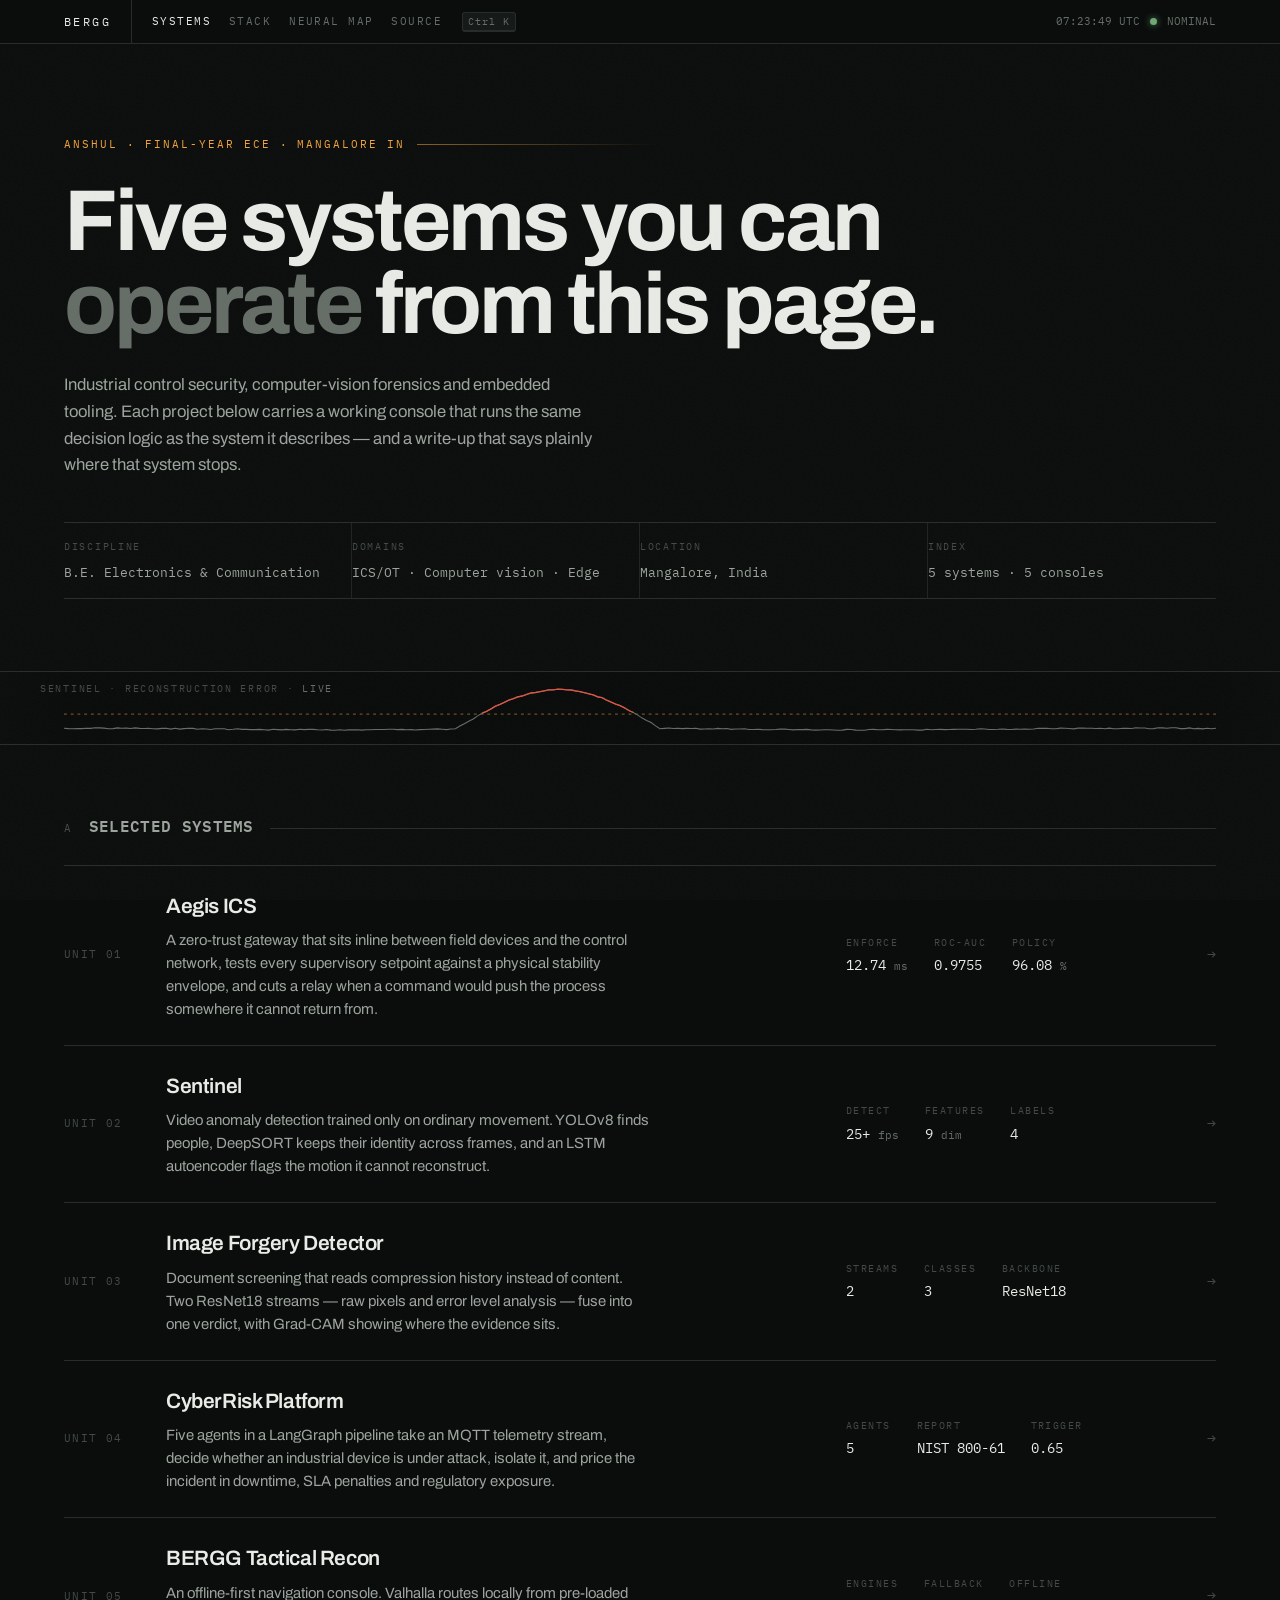
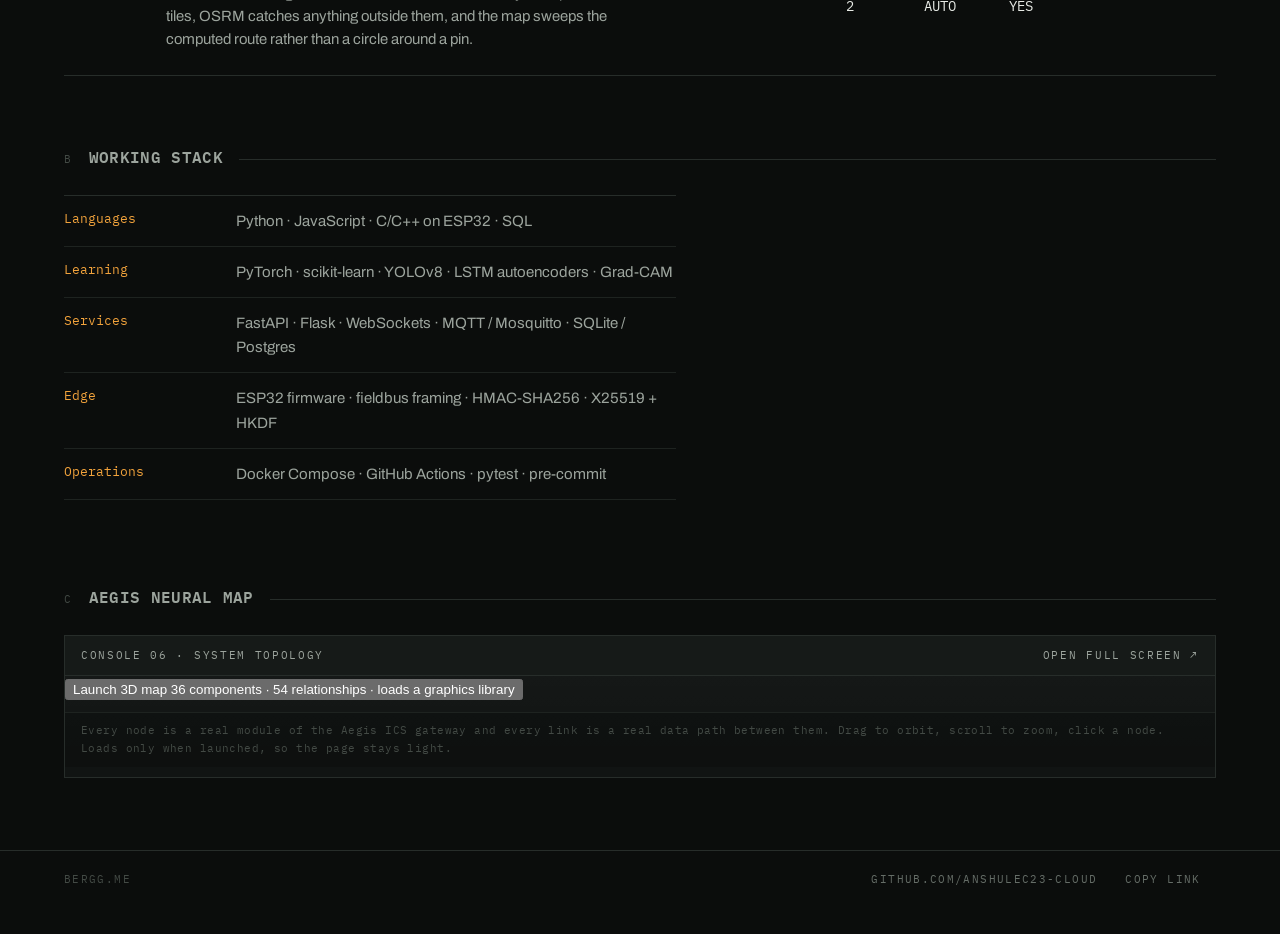
==== commit d8bb6531: "Update homepage with neural map" ====
--- a/index.html
+++ b/index.html
@@ -24,6 +24,7 @@
     <nav class="rail-nav">
       <a href="#systems" aria-current="true">Systems</a>
       <a href="#stack">Stack</a>
+      <a href="#neural">Neural map</a>
       <a href="https://github.com/anshulec23-cloud">Source</a>
     </nav>
     <div class="rail-status">
@@ -149,6 +150,29 @@
   </dl>
 </section>
 
+<section class="wrap sec" id="neural">
+  <div class="sec-head">
+    <span class="tag">C</span>
+    <h2>Aegis neural map</h2>
+  </div>
+
+  <div class="console" data-demo="neural">
+    <div class="console-bar">
+      <span class="tag">Console 06 · system topology</span>
+      <span class="spacer"></span>
+      <a class="tag neural-open" href="/neural/aegis-neural.html">Open full screen ↗</a>
+    </div>
+    <div class="neural-stage" id="neuralStage">
+      <button class="neural-launch" type="button" id="neuralLaunch" aria-label="Load the interactive 3D neural map">
+        <span class="neural-launch-ring" aria-hidden="true"></span>
+        <span class="neural-launch-label">Launch 3D map</span>
+        <span class="neural-launch-sub">36 components · 54 relationships · loads a graphics library</span>
+      </button>
+    </div>
+    <p class="console-note">Every node is a real module of the Aegis ICS gateway and every link is a real data path between them. Drag to orbit, scroll to zoom, click a node. Loads only when launched, so the page stays light.</p>
+  </div>
+</section>
+
 </main>
 
 <footer class="foot">
@@ -160,5 +184,22 @@
 </footer>
 
 <script src="/assets/console.js" defer></script>
+<script>
+(() => {
+  const btn = document.getElementById("neuralLaunch");
+  const stage = document.getElementById("neuralStage");
+  if (!btn || !stage) return;
+  btn.addEventListener("click", () => {
+    const f = document.createElement("iframe");
+    f.src = "/neural/aegis-neural.html";
+    f.title = "Aegis ICS interactive neural map";
+    f.loading = "lazy";
+    f.setAttribute("allowfullscreen", "");
+    f.className = "neural-frame";
+    stage.replaceChildren(f);
+  });
+})();
+</script>
+
 </body>
 </html>
--- a/assets/site.css
+++ b/assets/site.css
@@ -46,6 +46,7 @@
   line-height: 1.6;
   font-synthesis-weight: none;
   -webkit-font-smoothing: antialiased;
+  text-rendering: optimizeLegibility;
 }
 
 /* fine machined grain — materiality, not decoration */
@@ -63,16 +64,15 @@
 
 ::selection { background: var(--amber); color: #0b0d0c; }
 
-:focus-visible {
-  outline: 2px solid var(--amber);
-  outline-offset: 2px;
-}
+/* NOTE: every rule below sets padding-top / padding-bottom only.
+   A padding shorthand on a .wrap element wipes the inline padding. */
 
 .wrap {
   width: 100%;
   max-width: var(--maxw);
   margin-inline: auto;
-  padding-inline: 24px;
+  padding-left: 24px;
+  padding-right: 24px;
 }
 
 /* ---------- typographic primitives ---------- */
@@ -132,6 +132,7 @@
 
 .rail-nav {
   display: flex;
+  align-items: center;
   gap: 18px;
   margin-right: auto;
 }
@@ -170,7 +171,8 @@
 /* ---------- nameplate ---------- */
 
 .plate {
-  padding: 92px 0 56px;
+  padding-top: 92px;
+  padding-bottom: 56px;
   position: relative;
 }
 
@@ -246,7 +248,7 @@
 /* ---------- section headers ---------- */
 
 .sec {
-  padding: 68px 0 0;
+  padding-top: 68px;
 }
 
 .sec-head {
@@ -534,7 +536,7 @@
 
 /* ---------- write-up body ---------- */
 
-.doc { padding: 56px 0 0; }
+.doc { padding-top: 56px; }
 
 .block {
   display: grid;
@@ -629,7 +631,7 @@
 
 /* ---------- page head (project) ---------- */
 
-.phead { padding: 54px 0 34px; }
+.phead { padding-top: 54px; padding-bottom: 34px; }
 .phead .back {
   font-family: var(--mono);
   font-size: 11px;
@@ -683,8 +685,8 @@
 }
 
 @media (max-width: 720px) {
-  .wrap { padding-inline: 18px; }
-  .plate { padding: 58px 0 40px; }
+  .wrap { padding-left: 18px; padding-right: 18px; }
+  .plate { padding-top: 58px; padding-bottom: 40px; }
   .strip { grid-template-columns: repeat(2, 1fr); }
   .strip > div:nth-child(2) { border-right: 0; }
   .strip > div:nth-child(1), .strip > div:nth-child(2) { border-bottom: 1px solid var(--rule-2); }
@@ -787,7 +789,6 @@
 }
 .switch input:checked + i { border-color: var(--amber-dim); }
 .switch input:checked + i::after { transform: translateX(17px); background: var(--amber); }
-.switch input:focus-visible + i { outline: 2px solid var(--amber); outline-offset: 2px; }
 
 select {
   font-family: var(--mono);
@@ -837,3 +838,242 @@
   .pipeline { grid-template-columns: repeat(2, 1fr); }
   .log { height: 104px; }
 }
+
+/* ============================================================
+   v2 — craft pass
+   References: cross-document View Transitions (CSS-only opt-in),
+   and Rauno Freiberg's web interface guidelines (focus rings that
+   follow the shape, interactions under 200ms, hover styles only on
+   hover-capable devices, tabular numerals).
+   ============================================================ */
+
+/* ---------- page-to-page continuity ---------- */
+
+@view-transition { navigation: auto; }
+
+::view-transition-group(*) {
+  animation-duration: .34s;
+  animation-timing-function: cubic-bezier(.2, .8, .2, 1);
+}
+::view-transition-old(root) { animation: vt-fade-out .14s linear both; }
+::view-transition-new(root) { animation: vt-rise .3s cubic-bezier(.2,.8,.2,1) both; }
+
+@keyframes vt-fade-out { to { opacity: 0; } }
+@keyframes vt-rise { from { opacity: 0; transform: translateY(8px); } }
+
+/* chrome holds still while the body changes */
+.rail { view-transition-name: rail; }
+.foot { view-transition-name: foot; }
+
+/* the project title is the same object on both pages */
+.phead h1 { view-transition-name: unit-title; }
+
+html { scroll-padding-top: calc(var(--rail-h) + 20px); scroll-behavior: smooth; }
+
+/* ---------- reveal on entry ----------
+   Deliberately not scroll-driven: a `view()` timeline never finishes
+   its range for elements near the document bottom, which leaves them
+   stuck at partial opacity. An observer is boring and always lands. */
+
+.rvl {
+  opacity: 0;
+  transform: translateY(12px);
+  transition: opacity .45s cubic-bezier(.2,.8,.2,1), transform .45s cubic-bezier(.2,.8,.2,1);
+}
+.rvl.in { opacity: 1; transform: none; }
+
+/* ---------- hover only where hover exists ---------- */
+
+@media (hover: none) {
+  .unit:hover { background: none; }
+  .unit:hover::before, .unit:hover::after { opacity: 0; }
+}
+
+a, button, .unit, .switch { -webkit-tap-highlight-color: transparent; }
+
+.rail, .unit-no, .tag, .strip dt, .stack dt, .console-bar, .foot {
+  -webkit-user-select: none;
+  user-select: none;
+}
+
+/* focus ring that respects the shape it is on */
+:focus-visible {
+  outline: none;
+  box-shadow: 0 0 0 1px var(--paper), 0 0 0 3px var(--amber);
+}
+
+/* keyboard cursor through the rack */
+.unit.is-cursor { background: var(--panel); }
+.unit.is-cursor::before, .unit.is-cursor::after { opacity: 1; }
+.unit.is-cursor .unit-no { color: var(--amber); }
+.unit.is-cursor .unit-go { color: var(--amber); transform: translateX(4px); }
+
+/* ---------- live signal band ---------- */
+
+.band {
+  position: relative;
+  border-top: 1px solid var(--rule);
+  border-bottom: 1px solid var(--rule);
+  background:
+    linear-gradient(90deg, var(--paper) 0%, transparent 6%, transparent 94%, var(--paper) 100%),
+    #090b0a;
+  overflow: hidden;
+}
+.band svg { display: block; width: 100%; height: 72px; }
+.band-label {
+  position: absolute;
+  left: 0; top: 9px;
+  font-family: var(--mono);
+  font-size: 9.5px;
+  letter-spacing: .18em;
+  text-transform: uppercase;
+  color: var(--ink-4);
+  pointer-events: none;
+}
+.band-label b { color: var(--ink-3); font-weight: 400; }
+.band .sig { fill: none; stroke: var(--ink-3); stroke-width: 1.1; }
+.band .sig-hot { fill: none; stroke: var(--fault); stroke-width: 1.3; }
+.band .sig-thresh { stroke: var(--amber-dim); stroke-width: 1; stroke-dasharray: 3 4; }
+
+/* ---------- command menu ---------- */
+
+.kbd {
+  font-family: var(--mono);
+  font-size: 9.5px;
+  letter-spacing: .1em;
+  color: var(--ink-3);
+  border: 1px solid var(--rule);
+  border-bottom-width: 2px;
+  border-radius: 3px;
+  padding: 2px 5px;
+  background: var(--panel-2);
+  white-space: nowrap;
+}
+.rail-k {
+  display: inline-flex;
+  align-items: center;
+  gap: 6px;
+  cursor: pointer;
+  background: none;
+  border: 0;
+  padding: 0 0 0 2px;
+}
+.rail-k:hover .kbd { color: var(--amber); border-color: var(--amber-dim); }
+
+.cmdk {
+  position: fixed;
+  inset: 0;
+  z-index: 90;
+  display: grid;
+  place-items: start center;
+  padding-top: 14vh;
+}
+.cmdk[hidden] { display: none; }
+.cmdk-scrim {
+  position: absolute;
+  inset: 0;
+  background: rgba(5,6,6,.72);
+  animation: scrim .14s linear both;
+}
+@keyframes scrim { from { opacity: 0; } }
+
+.cmdk-panel {
+  position: relative;
+  width: min(540px, calc(100vw - 32px));
+  background: var(--panel);
+  border: 1px solid var(--rule);
+  border-radius: 4px;
+  box-shadow: 0 24px 70px -12px rgba(0,0,0,.8), 0 0 0 1px rgba(255,255,255,.03) inset;
+  overflow: hidden;
+  animation: panel .18s cubic-bezier(.2,.8,.2,1) both;
+}
+@keyframes panel { from { opacity: 0; transform: translateY(-6px) scale(.985); } }
+
+.cmdk-input {
+  width: 100%;
+  border: 0;
+  border-bottom: 1px solid var(--rule);
+  background: transparent;
+  color: var(--ink);
+  font-family: var(--mono);
+  font-size: 16px;            /* 16px keeps iOS from zooming */
+  letter-spacing: .01em;
+  padding: 15px 17px;
+  outline: none;
+}
+.cmdk-input::placeholder { color: var(--ink-4); }
+
+.cmdk-list {
+  list-style: none;
+  margin: 0;
+  padding: 6px;
+  max-height: 46vh;
+  overflow-y: auto;
+  scrollbar-width: thin;
+}
+.cmdk-list li {
+  display: flex;
+  align-items: center;
+  gap: 12px;
+  padding: 9px 11px;
+  border-radius: 3px;
+  cursor: pointer;
+  color: var(--ink-2);
+}
+.cmdk-list li[aria-selected="true"] { background: var(--panel-3); color: var(--ink); }
+.cmdk-list li[aria-selected="true"] .cmdk-no { color: var(--amber); }
+.cmdk-no {
+  font-family: var(--mono);
+  font-size: 10px;
+  letter-spacing: .12em;
+  color: var(--ink-4);
+  width: 26px;
+  flex: none;
+}
+.cmdk-label { font-size: .94rem; flex: 1; min-width: 0; }
+.cmdk-hint {
+  font-family: var(--mono);
+  font-size: 10px;
+  letter-spacing: .1em;
+  text-transform: uppercase;
+  color: var(--ink-4);
+}
+.cmdk-empty { padding: 20px 12px; text-align: center; }
+
+.cmdk-foot {
+  display: flex;
+  gap: 16px;
+  padding: 9px 14px;
+  border-top: 1px solid var(--rule-2);
+  background: rgba(0,0,0,.25);
+  font-family: var(--mono);
+  font-size: 9.5px;
+  letter-spacing: .12em;
+  text-transform: uppercase;
+  color: var(--ink-4);
+}
+
+/* ---------- copy affordance ---------- */
+
+.copy {
+  display: inline-flex;
+  align-items: center;
+  gap: 7px;
+  background: none;
+  border: 0;
+  cursor: pointer;
+  font: inherit;
+  color: var(--ink-3);
+  letter-spacing: inherit;
+  text-transform: inherit;
+  padding: 0;
+}
+.copy:hover { color: var(--amber); }
+.copy .ok { color: var(--nominal); opacity: 0; transition: opacity .12s linear; }
+.copy.done .ok { opacity: 1; }
+
+@media (prefers-reduced-motion: reduce) {
+  @view-transition { navigation: none; }
+  html { scroll-behavior: auto; }
+  .rvl { opacity: 1; transform: none; }
+}
